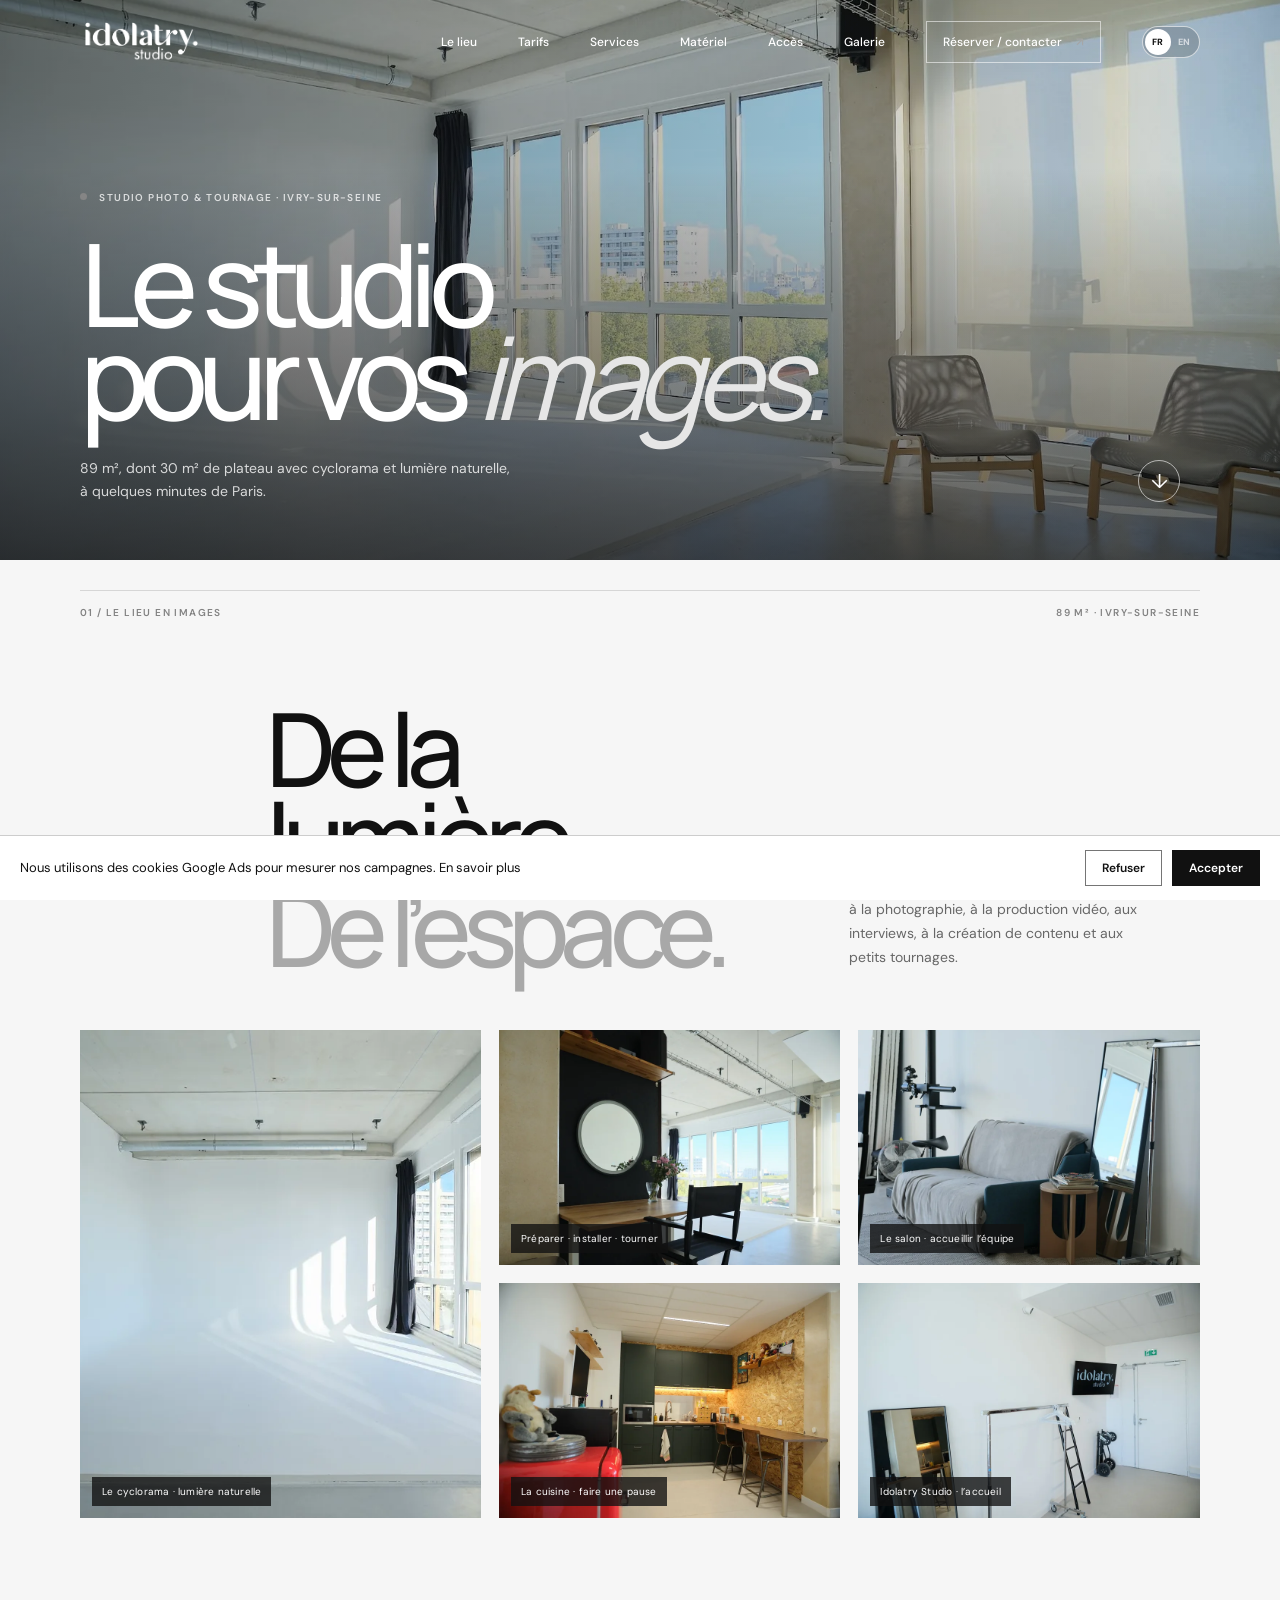
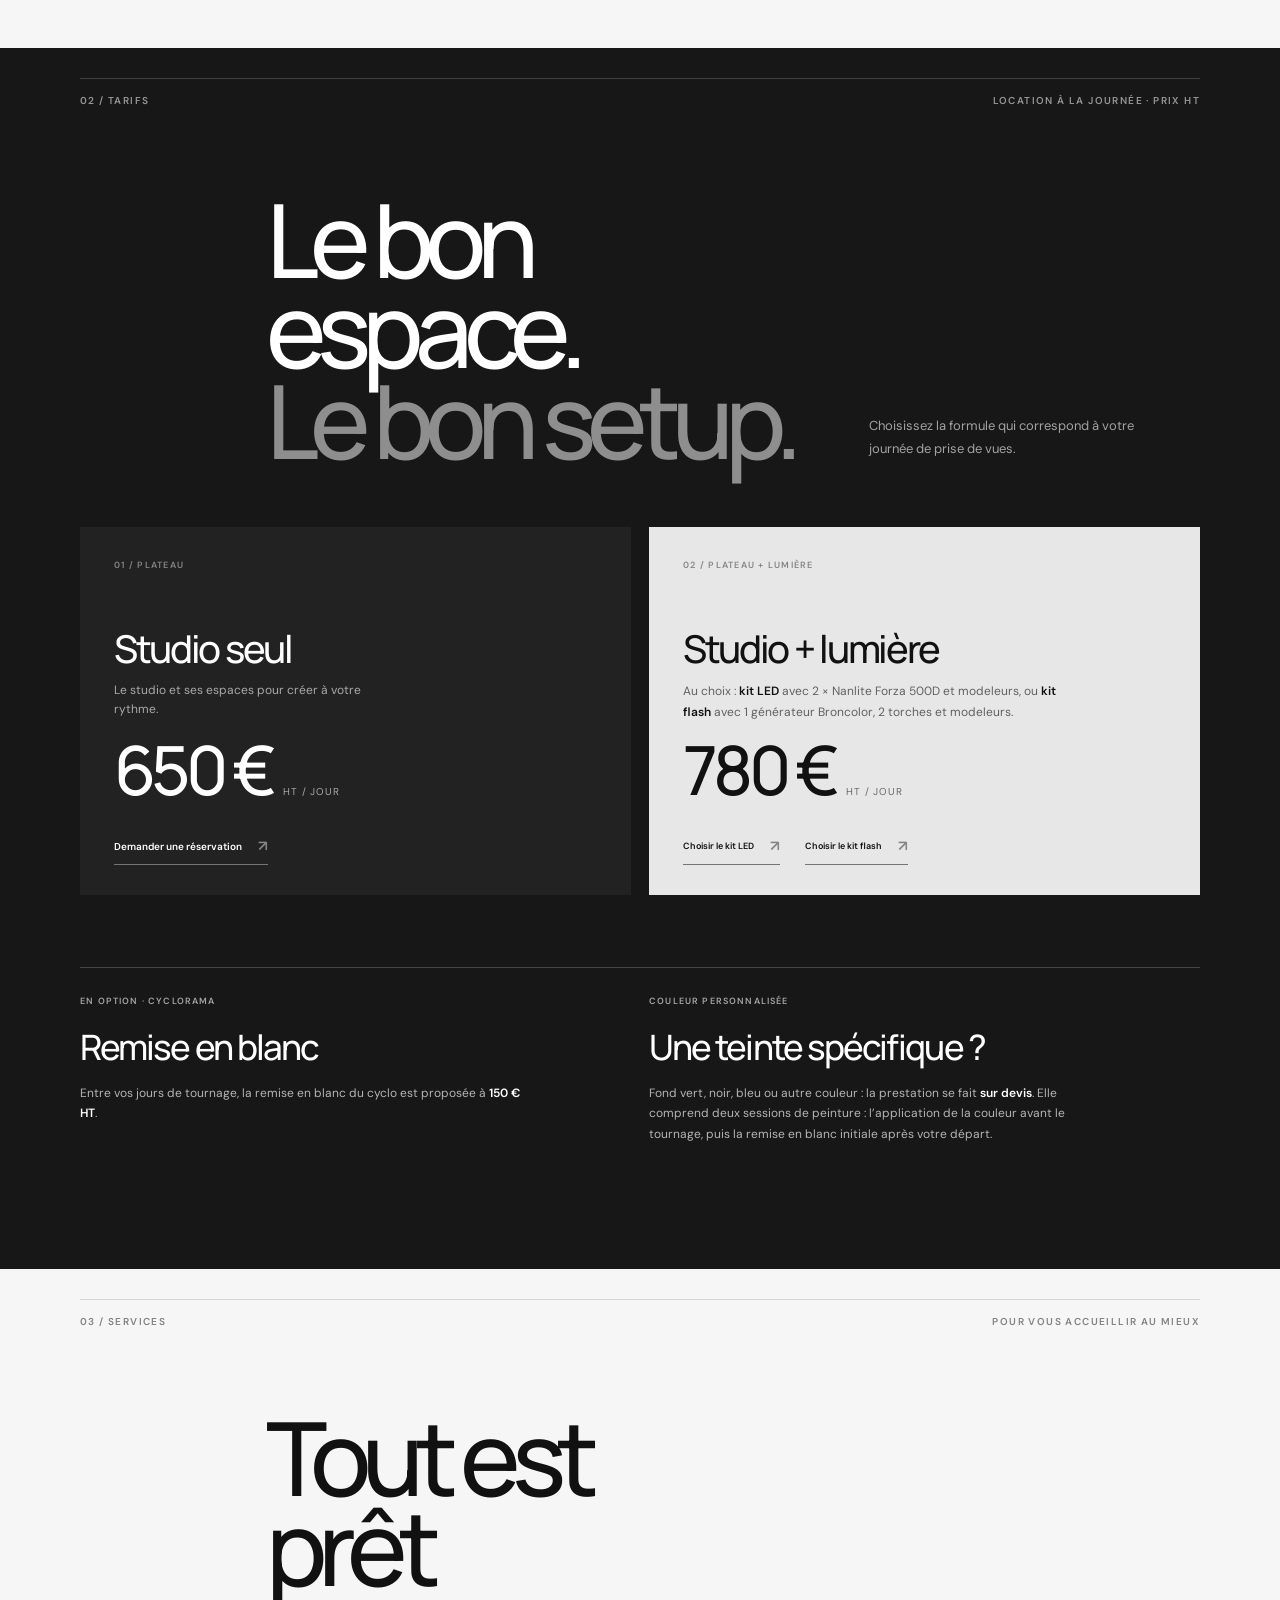
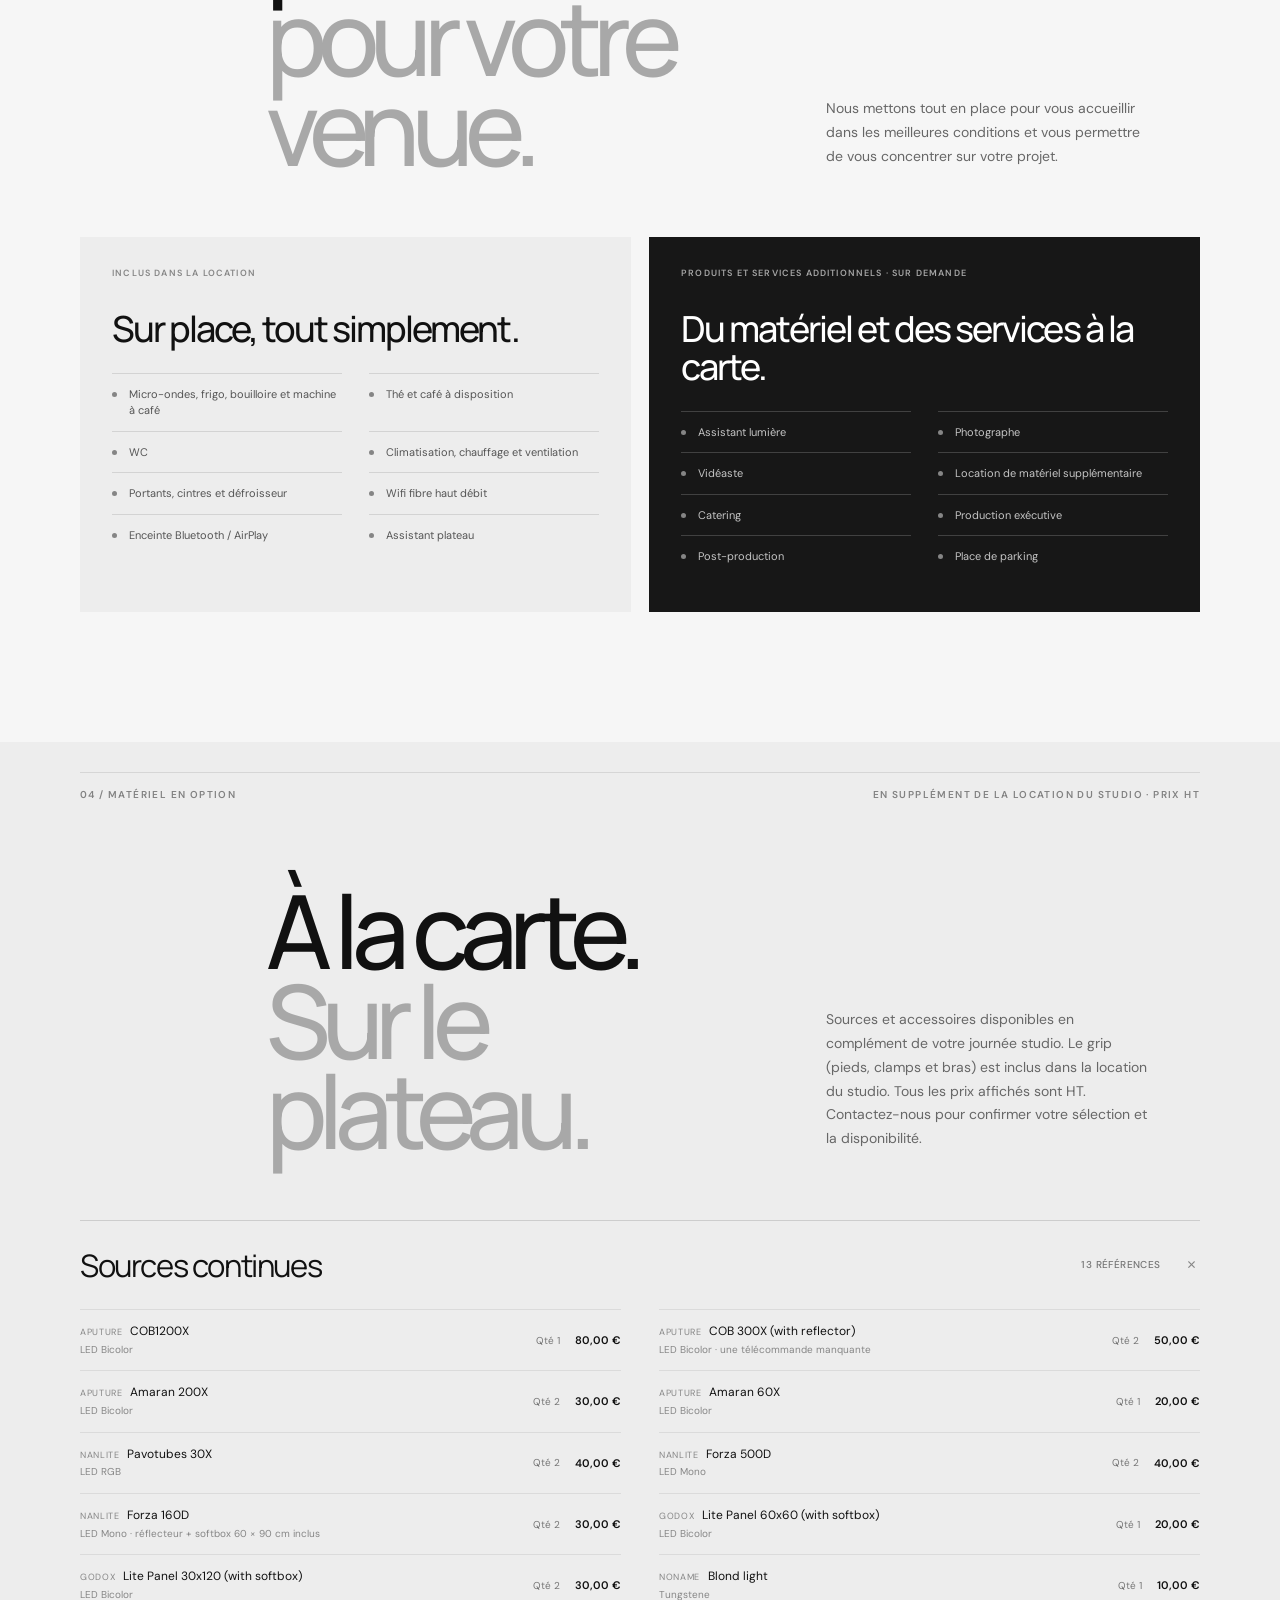
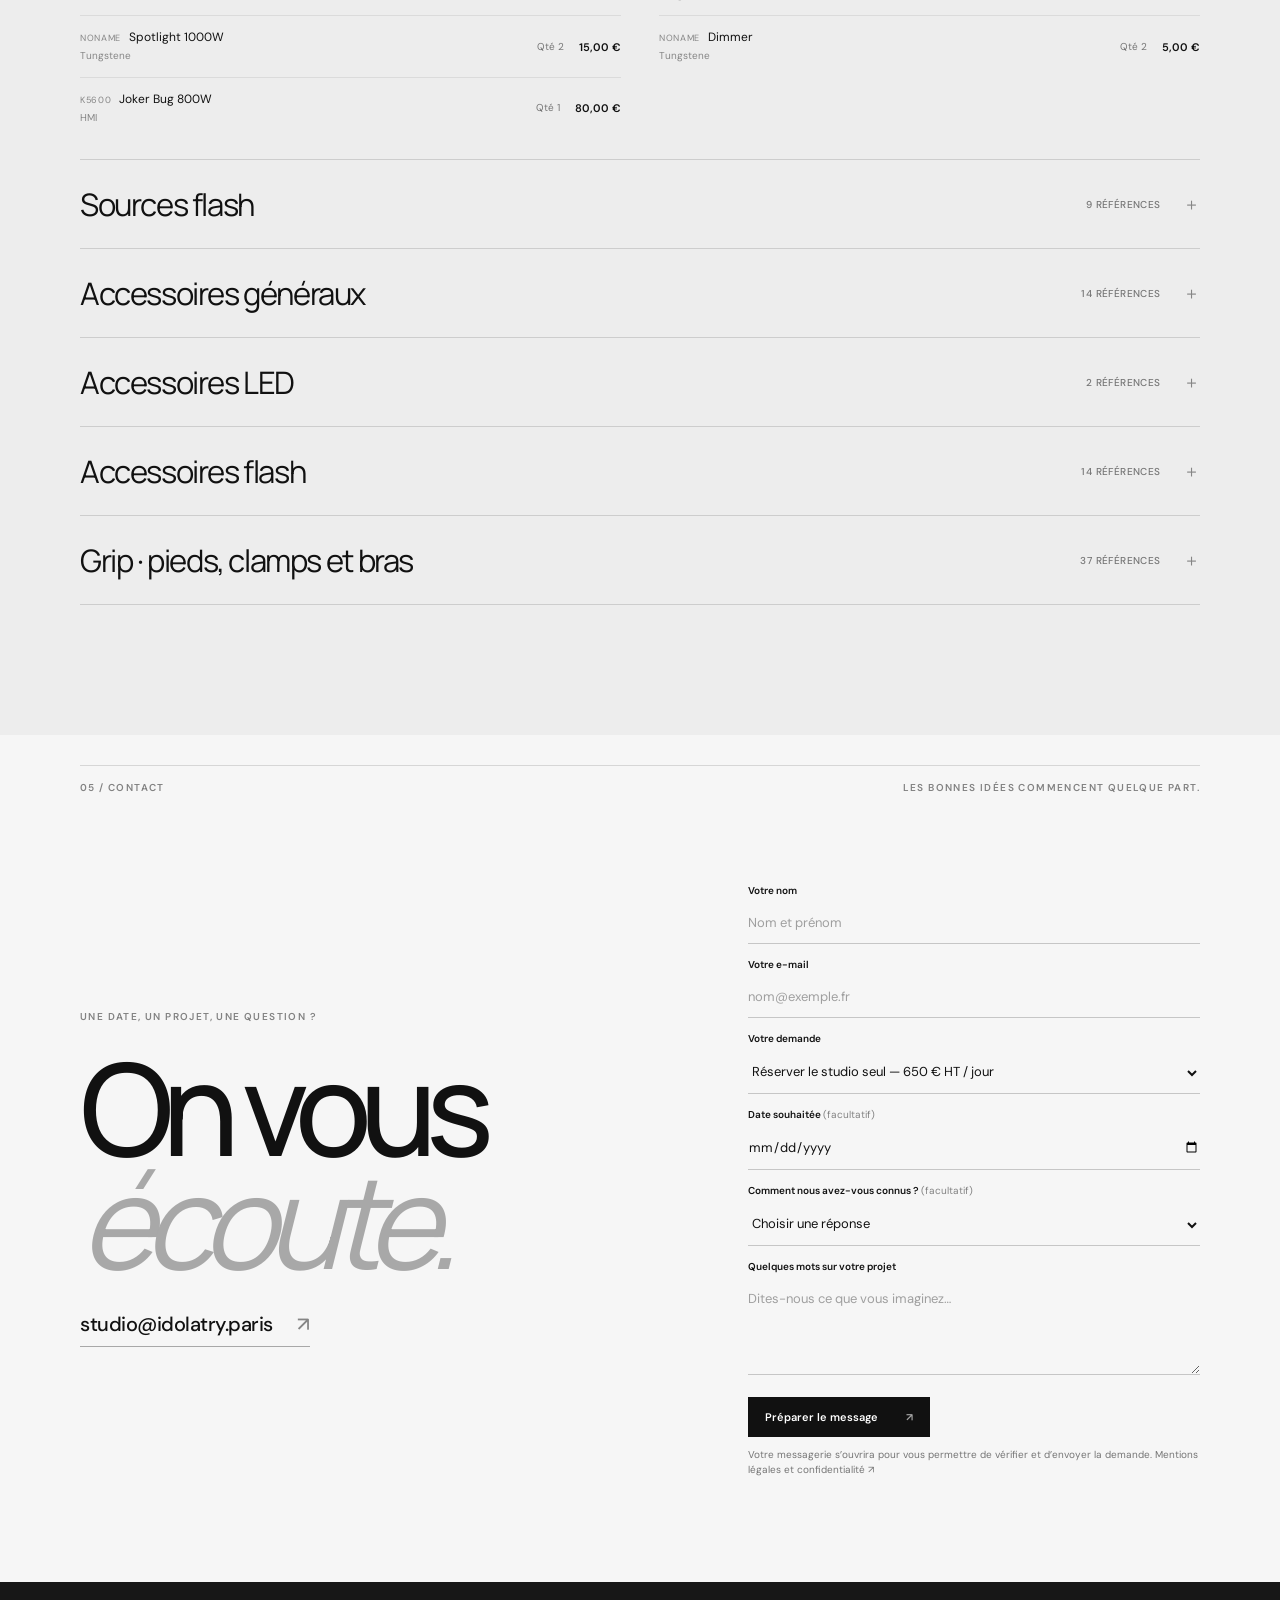
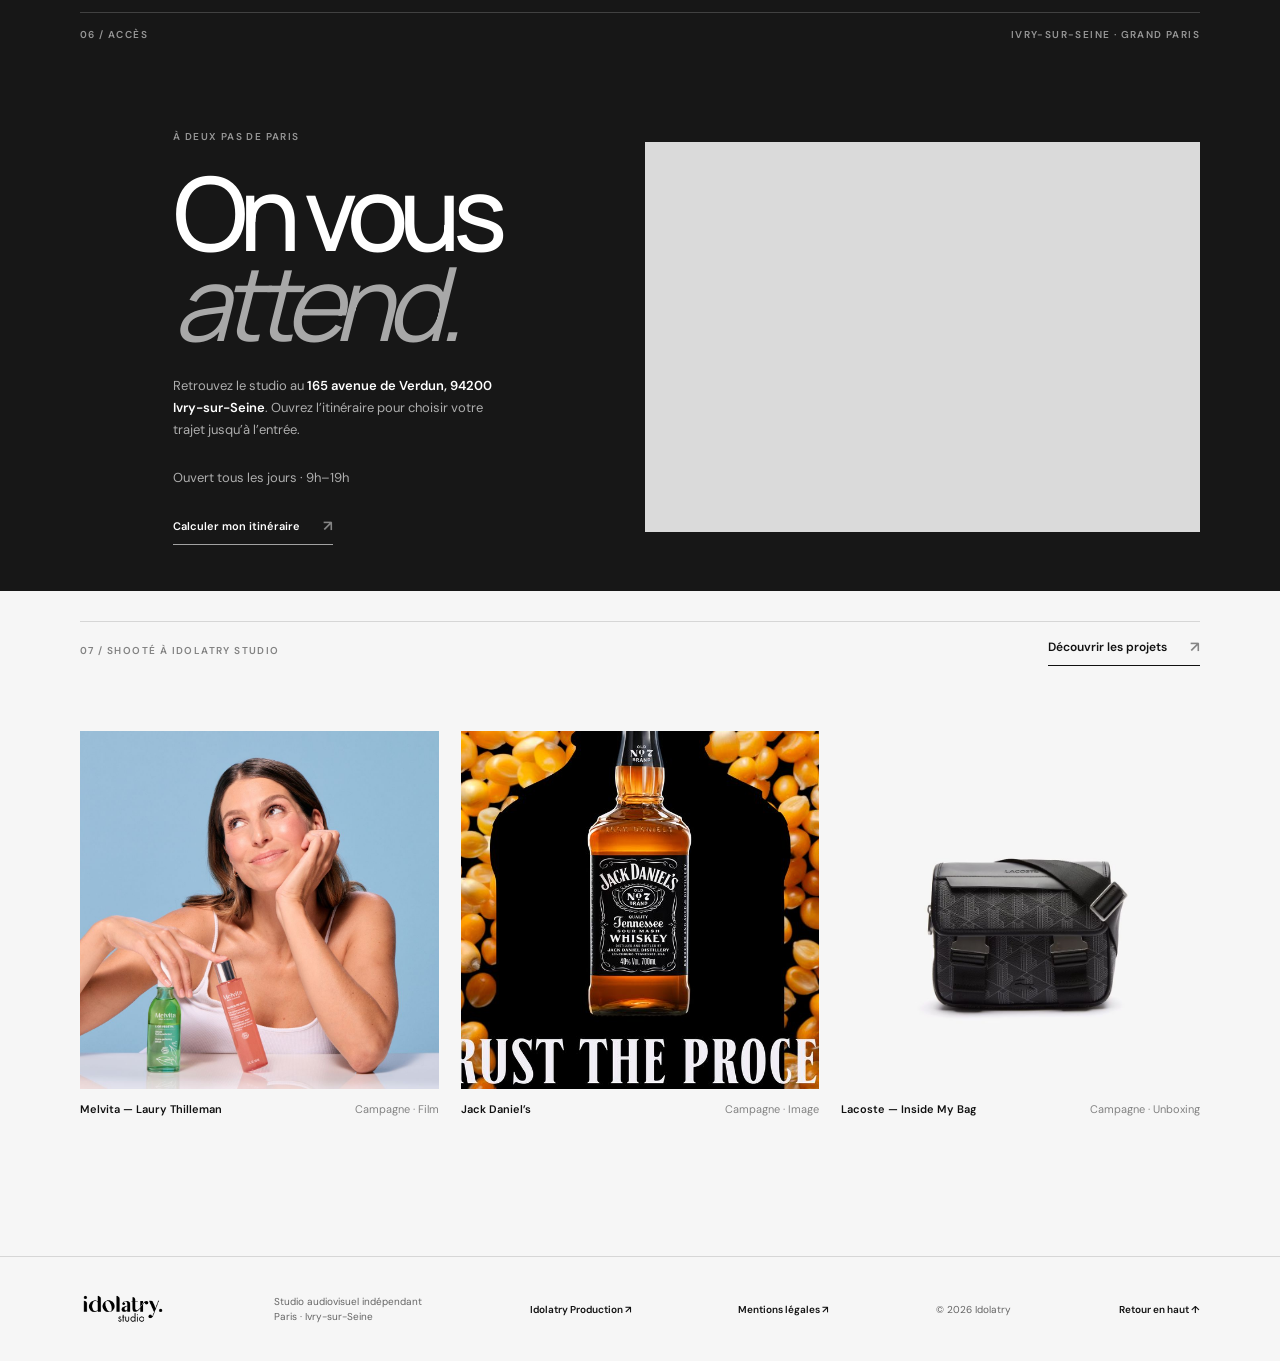
==== index.html @ dce52871 "Met à jour la version du script pour le bandeau cookies" ====
<!doctype html>
<html lang="fr">
  <head>
    <meta charset="UTF-8" />
    <meta name="viewport" content="width=device-width, initial-scale=1" />
    <meta name="theme-color" content="#111111" />
        <meta name="description" content="Idolatry Studio à Ivry-sur-Seine : studio photo et tournage de 89 m², plateau de 30 m² avec cyclorama, lumière naturelle, salon et cuisine. À partir de 650 € HT / jour." />
    <title>Idolatry Studio — Location de studio photo à Ivry-sur-Seine</title>
    <link rel="canonical" href="https://studio.idolatry.tv/" />
    <link rel="alternate" hreflang="fr" href="https://studio.idolatry.tv/" />
    <link rel="alternate" hreflang="en" href="https://studio.idolatry.tv/en/" />
    <link rel="alternate" hreflang="x-default" href="https://studio.idolatry.tv/" />
    <meta name="robots" content="index, follow, max-image-preview:large" />
    <meta property="og:type" content="website" />
    <meta property="og:locale" content="fr_FR" />
    <meta property="og:site_name" content="Idolatry Studio" />
    <meta property="og:title" content="Idolatry Studio — Location de studio photo à Ivry-sur-Seine" />
    <meta property="og:description" content="Studio photo et tournage de 89 m² à Ivry-sur-Seine : plateau de 30 m² avec cyclorama, lumière naturelle, salon et cuisine. Location dès 650 € HT / jour." />
    <meta property="og:url" content="https://studio.idolatry.tv/" />
    <meta property="og:image" content="https://studio.idolatry.tv/media/studio/studio-plateau-accueil.jpg" />
    <meta name="twitter:card" content="summary_large_image" />
    <meta name="twitter:title" content="Idolatry Studio — Location de studio photo à Ivry-sur-Seine" />
    <meta name="twitter:description" content="Studio photo et tournage de 89 m² à Ivry-sur-Seine : plateau de 30 m² avec cyclorama, lumière naturelle, salon et cuisine. Location dès 650 € HT / jour." />
    <meta name="twitter:image" content="https://studio.idolatry.tv/media/studio/studio-plateau-accueil.jpg" />
    <link rel="icon" href="idolatry_studio.png" type="image/png" sizes="128x128" />
    <link rel="apple-touch-icon" href="idolatry_studio.png" />
    <link rel="preconnect" href="https://fonts.googleapis.com" />
    <script async src="https://www.googletagmanager.com/gtag/js?id=AW-1031371802"></script>
    <link rel="preconnect" href="https://fonts.gstatic.com" crossorigin />
    <link href="https://fonts.googleapis.com/css2?family=DM+Sans:wght@400;500;600;700&family=Manrope:wght@400;500;600;700;800&display=swap" rel="stylesheet" media="print" onload="this.onload=null;this.media='all'" />
    <noscript><link href="https://fonts.googleapis.com/css2?family=DM+Sans:wght@400;500;600;700&family=Manrope:wght@400;500;600;700;800&display=swap" rel="stylesheet" /></noscript>
    <link rel="stylesheet" href="styles.css?v=language-switch-fixed-20261025" />
  </head>
  <body>
    <script type="application/ld+json">
      {
        "@context": "https://schema.org",
        "@type": "PhotographyStudio",
        "name": "Idolatry Studio",
        "url": "https://studio.idolatry.tv/",
        "description": "Studio photo et tournage de 89 m² à Ivry-sur-Seine : plateau de 30 m² avec cyclorama, lumière naturelle, salon et cuisine.",
        "email": "studio@idolatry.paris",
        "address": {
          "@type": "PostalAddress",
          "streetAddress": "165 avenue de Verdun",
          "postalCode": "94200",
          "addressLocality": "Ivry-sur-Seine",
          "addressCountry": "FR"
        },
        "areaServed": ["Ivry-sur-Seine", "Paris", "Grand Paris"],
        "priceRange": "650–780 € HT / jour",
        "openingHoursSpecification": [{
          "@type": "OpeningHoursSpecification",
          "dayOfWeek": ["Monday", "Tuesday", "Wednesday", "Thursday", "Friday", "Saturday", "Sunday"],
          "opens": "09:00",
          "closes": "19:00"
        }]
      }
    </script>
    <header class="site-header" id="top">
      <a class="brand" href="#top" aria-label="Idolatry Studio, accueil"><img src="logo-idolatry-studio.png" alt="Idolatry Studio" /></a>
      <button class="menu-toggle" aria-expanded="false" aria-controls="site-nav" aria-label="Ouvrir le menu"><span></span><span></span></button>
      <nav class="site-nav" id="site-nav" aria-label="Navigation principale">
        <a class="language-switch language-switch-fr" href="en/" lang="en" aria-label="Switch to English"><span class="language-switch-label language-switch-label-fr">FR</span><span class="language-switch-label language-switch-label-en">EN</span><span class="language-switch-thumb" aria-hidden="true"></span></a><a href="#galerie-studio">Le lieu</a><a href="#tarifs">Tarifs</a><a href="#services">Services</a><a href="#materiel">Matériel</a><a href="#acces">Accès</a><a href="#projets">Galerie</a><a class="nav-contact" href="#contact">Réserver / contacter <span>↗</span></a>
      </nav>
    </header>

    <main>
      <section class="hero" aria-labelledby="hero-title">
          <img class="hero-photo" src="media/studio/studio-plateau-accueil-1800.webp" srcset="media/studio/studio-plateau-accueil-900.webp 900w, media/studio/studio-plateau-accueil-1800.webp 1800w" sizes="100vw" alt="" fetchpriority="high" />
        <div class="hero-shade" aria-hidden="true"></div>
        <div class="hero-copy">
          <p class="eyebrow light"><span class="live-dot"></span> Studio photo & tournage · Ivry-sur-Seine</p>
          <h1 id="hero-title">Le studio<br />pour vos <em>images.</em></h1>
          <div class="hero-foot"><p>89 m², dont 30 m² de plateau avec cyclorama et lumière naturelle,<br class="desktop-only" /> à quelques minutes de Paris.</p><a class="round-link" href="#galerie-studio" aria-label="Découvrir le studio">↓</a></div>
        </div>
      </section>

      <section class="studio-gallery section-pad" id="galerie-studio">
        <div class="section-label"><span class="eyebrow">01 / Le lieu en images</span><span class="eyebrow muted">89 m² · Ivry-sur-Seine</span></div>
        <div class="studio-gallery-intro"><h2>De la lumière.<br /><span>De l’espace.</span></h2><p>Au cœur du studio de 90m2 se trouve un espace de prise de vue modulable et adapté à la photographie, à la production vidéo, aux interviews, à la création de contenu et aux petits tournages.</p></div>
        <div class="studio-gallery-grid">
          <figure class="studio-photo studio-photo-large"><button class="studio-photo-trigger" type="button" aria-label="Agrandir : Le cyclorama · lumière naturelle"><img src="media/studio/studio-cyclorama-900.webp" alt="Cyclorama blanc du studio avec la lumière du soleil traversant les fenêtres" loading="lazy" /></button><figcaption>Le cyclorama · lumière naturelle</figcaption></figure>
          <figure class="studio-photo"><button class="studio-photo-trigger" type="button" aria-label="Agrandir : Préparer · installer · tourner"><img src="media/studio/studio-preparation-900.webp" alt="Espace de préparation avec table et miroir, ouvert sur le plateau" loading="lazy" /></button><figcaption>Préparer · installer · tourner</figcaption></figure>
          <figure class="studio-photo"><button class="studio-photo-trigger" type="button" aria-label="Agrandir : Le salon · accueillir l’équipe"><img src="media/studio/studio-salon-900.webp" alt="Salon d’accueil avec canapé et miroir au studio Idolatry" loading="lazy" /></button><figcaption>Le salon · accueillir l’équipe</figcaption></figure>
          <figure class="studio-photo"><button class="studio-photo-trigger" type="button" aria-label="Agrandir : La cuisine · faire une pause"><img src="media/studio/studio-cuisine-900.webp" alt="Cuisine et espace de pause du studio Idolatry à Ivry-sur-Seine" loading="lazy" /></button><figcaption>La cuisine · faire une pause</figcaption></figure>
          <figure class="studio-photo"><button class="studio-photo-trigger" type="button" aria-label="Agrandir : Idolatry Studio · l’accueil"><img src="media/studio/studio-entree-900.webp" alt="Enseigne Idolatry Studio près de l’entrée et du portant de vêtements" loading="lazy" /></button><figcaption>Idolatry Studio · l’accueil</figcaption></figure>
        </div>
      </section>

      <section class="pricing section-pad" id="tarifs">
        <div class="section-label"><span class="eyebrow">02 / Tarifs</span><span class="eyebrow muted">Location à la journée · prix HT</span></div>
        <div class="pricing-heading"><h2>Le bon espace.<br /><span>Le bon setup.</span></h2><p>Choisissez la formule qui correspond à votre journée de prise de vues.</p></div>
        <div class="pricing-grid">
          <article class="price-card"><p class="eyebrow">01 / Plateau</p><h3>Studio seul</h3><p class="price-desc">Le studio et ses espaces pour créer à votre rythme.</p><p class="price"><strong>650 €</strong><span>HT / jour</span></p><a class="text-link" href="#contact" data-package="Studio seul — 650 € HT / jour">Demander une réservation <span>↗</span></a></article>
          <article class="price-card price-card-featured"><p class="eyebrow">02 / Plateau + lumière</p><h3>Studio + lumière</h3><p class="price-desc">Au choix : <strong>kit LED</strong> avec 2 × Nanlite Forza 500D et modeleurs, ou <strong>kit flash</strong> avec 1 générateur Broncolor, 2 torches et modeleurs.</p><p class="price"><strong>780 €</strong><span>HT / jour</span></p><div class="price-options"><a class="text-link" href="#contact" data-package="Studio + kit LED — 780 € HT / jour">Choisir le kit LED <span>↗</span></a><a class="text-link" href="#contact" data-package="Studio + kit flash — 780 € HT / jour">Choisir le kit flash <span>↗</span></a></div></article>
        </div>
        <div class="cyclo-policy"><div><p class="eyebrow">En option · Cyclorama</p><h3>Remise en blanc</h3><p>Entre vos jours de tournage, la remise en blanc du cyclo est proposée à <strong>150 € HT</strong>.</p></div><div><p class="eyebrow">Couleur personnalisée</p><h3>Une teinte spécifique ?</h3><p>Fond vert, noir, bleu ou autre couleur : la prestation se fait <strong>sur devis</strong>. Elle comprend deux sessions de peinture : l’application de la couleur avant le tournage, puis la remise en blanc initiale après votre départ.</p></div></div>
      </section>

      <section class="services section-pad" id="services">
        <div class="section-label"><span class="eyebrow">03 / Services</span><span class="eyebrow muted">Pour vous accueillir au mieux</span></div>
        <div class="services-intro"><h2>Tout est prêt<br /><span>pour votre venue.</span></h2><p>Nous mettons tout en place pour vous accueillir dans les meilleures conditions et vous permettre de vous concentrer sur votre projet.</p></div>
        <div class="services-grid">
          <article class="service-panel"><p class="eyebrow">Inclus dans la location</p><h3>Sur place, tout simplement.</h3><ul class="service-list"><li>Micro-ondes, frigo, bouilloire et machine à café</li><li>Thé et café à disposition</li><li>WC</li><li>Climatisation, chauffage et ventilation</li><li>Portants, cintres et défroisseur</li><li>Wifi fibre haut débit</li><li>Enceinte Bluetooth / AirPlay</li><li>Assistant plateau</li></ul></article>
          <article class="service-panel service-panel-extra"><p class="eyebrow">Produits et services additionnels · sur demande</p><h3>Du matériel et des services à la carte.</h3><ul class="service-list"><li>Assistant lumière</li><li>Photographe</li><li>Vidéaste</li><li>Location de matériel supplémentaire</li><li>Catering</li><li>Production exécutive</li><li>Post-production</li><li>Place de parking</li></ul></article>
        </div>
      </section>

      <section class="equipment section-pad" id="materiel">
        <div class="section-label"><span class="eyebrow">04 / Matériel en option</span><span class="eyebrow muted">En supplément de la location du studio · prix HT</span></div>
        <div class="equipment-intro"><h2>À la carte.<br /><span>Sur le plateau.</span></h2><p>Sources et accessoires disponibles en complément de votre journée studio. Le grip (pieds, clamps et bras) est inclus dans la location du studio. Tous les prix affichés sont HT. Contactez-nous pour confirmer votre sélection et la disponibilité.</p></div>
        <div class="equipment-groups">
          <details class="gear-group" open><summary><span>Sources continues</span><span class="gear-count">13 références <b>＋</b></span></summary><ul class="gear-list"><li><span class="gear-name"><span class="gear-brand">APUTURE</span>COB1200X<small>LED Bicolor</small></span><span class="gear-qty">Qté 1</span><strong class="gear-price">80,00 €</strong></li><li><span class="gear-name"><span class="gear-brand">APUTURE</span>COB 300X (with reflector)<small>LED Bicolor · une télécommande manquante</small></span><span class="gear-qty">Qté 2</span><strong class="gear-price">50,00 €</strong></li><li><span class="gear-name"><span class="gear-brand">APUTURE</span>Amaran 200X<small>LED Bicolor</small></span><span class="gear-qty">Qté 2</span><strong class="gear-price">30,00 €</strong></li><li><span class="gear-name"><span class="gear-brand">APUTURE</span>Amaran 60X<small>LED Bicolor</small></span><span class="gear-qty">Qté 1</span><strong class="gear-price">20,00 €</strong></li><li><span class="gear-name"><span class="gear-brand">NANLITE</span>Pavotubes 30X<small>LED RGB</small></span><span class="gear-qty">Qté 2</span><strong class="gear-price">40,00 €</strong></li><li><span class="gear-name"><span class="gear-brand">NANLITE</span>Forza 500D<small>LED Mono</small></span><span class="gear-qty">Qté 2</span><strong class="gear-price">40,00 €</strong></li><li><span class="gear-name"><span class="gear-brand">NANLITE</span>Forza 160D<small>LED Mono · réflecteur + softbox 60 × 90 cm inclus</small></span><span class="gear-qty">Qté 2</span><strong class="gear-price">30,00 €</strong></li><li><span class="gear-name"><span class="gear-brand">GODOX</span>Lite Panel 60x60 (with softbox)<small>LED Bicolor</small></span><span class="gear-qty">Qté 1</span><strong class="gear-price">20,00 €</strong></li><li><span class="gear-name"><span class="gear-brand">GODOX</span>Lite Panel 30x120 (with softbox)<small>LED Bicolor</small></span><span class="gear-qty">Qté 2</span><strong class="gear-price">30,00 €</strong></li><li><span class="gear-name"><span class="gear-brand">NONAME</span>Blond light<small>Tungstene</small></span><span class="gear-qty">Qté 1</span><strong class="gear-price">10,00 €</strong></li><li><span class="gear-name"><span class="gear-brand">NONAME</span>Spotlight 1000W<small>Tungstene</small></span><span class="gear-qty">Qté 2</span><strong class="gear-price">15,00 €</strong></li><li><span class="gear-name"><span class="gear-brand">NONAME</span>Dimmer<small>Tungstene</small></span><span class="gear-qty">Qté 2</span><strong class="gear-price">5,00 €</strong></li><li><span class="gear-name"><span class="gear-brand">K5600</span>Joker Bug 800W<small>HMI</small></span><span class="gear-qty">Qté 1</span><strong class="gear-price">80,00 €</strong></li></ul></details>
          <details class="gear-group"><summary><span>Sources flash</span><span class="gear-count">9 références <b>＋</b></span></summary><ul class="gear-list"><li><span class="gear-name"><span class="gear-brand">BRONCOLOR</span>Graphit A4 generator<small>Flash</small></span><span class="gear-qty">Qté 1</span><strong class="gear-price">60,00 €</strong></li><li><span class="gear-name"><span class="gear-brand">BRONCOLOR</span>Scoro 3200 generator<small>Flash</small></span><span class="gear-qty">Qté 1</span><strong class="gear-price">80,00 €</strong></li><li><span class="gear-name"><span class="gear-brand">BRONCOLOR</span>head extension<small>Flash</small></span><span class="gear-qty">Qté 1</span><strong class="gear-price">5,00 €</strong></li><li><span class="gear-name"><span class="gear-brand">BRONCOLOR</span>Pulso 3200J<small>Flash</small></span><span class="gear-qty">Qté 2</span><strong class="gear-price">15,00 €</strong></li><li><span class="gear-name"><span class="gear-brand">BRONCOLOR</span>Unilite 3200J<small>Flash</small></span><span class="gear-qty">Qté 2</span><strong class="gear-price">15,00 €</strong></li><li><span class="gear-name"><span class="gear-brand">BRONCOLOR</span>Picolite 1600J<small>Flash</small></span><span class="gear-qty">Qté 3</span><strong class="gear-price">25,00 €</strong></li><li><span class="gear-name"><span class="gear-brand">BRONCOLOR</span>Ringflash 3200J<small>Flash</small></span><span class="gear-qty">Qté 1</span><strong class="gear-price">25,00 €</strong></li><li><span class="gear-name"><span class="gear-brand">BRONCOLOR</span>autonomous Siros 800J<small>Flash</small></span><span class="gear-qty">Qté 2</span><strong class="gear-price">25,00 €</strong></li><li><span class="gear-name"><span class="gear-brand">HENSEL</span>Spotlight 1600J<small>Flash</small></span><span class="gear-qty">Qté 1</span><strong class="gear-price">45,00 €</strong></li></ul></details>
          <details class="gear-group"><summary><span>Accessoires généraux</span><span class="gear-count">14 références <b>＋</b></span></summary><ul class="gear-list"><li><span class="gear-name"><span class="gear-brand">MANFROTTO</span>Skylite Frame 3x3 m<small>diffuseur complet + toile noire</small></span><span class="gear-qty">Qté 1</span><strong class="gear-price">20,00 €</strong></li><li><span class="gear-name"><span class="gear-brand">MANFROTTO</span>Skylite Frame 2x2 m<small>diffuseur complet + toile blanche/argentée</small></span><span class="gear-qty">Qté 1</span><strong class="gear-price">15,00 €</strong></li><li><span class="gear-name"><span class="gear-brand">MANFROTTO</span>Skylite Frame 1x2 m<small>diffuseur complet + toiles blanche/argentée et noire/blanche</small></span><span class="gear-qty">Qté 1</span><strong class="gear-price">10,00 €</strong></li><li><span class="gear-name"><span class="gear-brand">NONAME</span>Silver beauty dish 80 cm</span><span class="gear-qty">Qté 1</span><strong class="gear-price">5,00 €</strong></li><li><span class="gear-name"><span class="gear-brand">NONAME</span>White beauty dish 40 cm + honeycomb</span><span class="gear-qty">Qté 1</span><strong class="gear-price">5,00 €</strong></li><li><span class="gear-name"><span class="gear-brand">BRONCOLOR</span>Beauty dish for Ringflash</span><span class="gear-qty">Qté 1</span><strong class="gear-price">10,00 €</strong></li><li><span class="gear-name"><span class="gear-brand">GODOX</span>Sofbox 80 x 20 cm + loover</span><span class="gear-qty">Qté 2</span><strong class="gear-price">5,00 €</strong></li><li><span class="gear-name"><span class="gear-brand">BRONCOLOR</span>Softbox 60 x 60 cm</span><span class="gear-qty">Qté 1</span><strong class="gear-price">10,00 €</strong></li><li><span class="gear-name"><span class="gear-brand">NONAME</span>Softbox 60 x 90 cm</span><span class="gear-qty">Qté 1</span><strong class="gear-price">10,00 €</strong></li><li><span class="gear-name"><span class="gear-brand">APUTURE</span>Lightdom II</span><span class="gear-qty">Qté 2</span><strong class="gear-price">10,00 €</strong></li><li><span class="gear-name"><span class="gear-brand">APUTURE</span>Mini Lightdom</span><span class="gear-qty">Qté 1</span><strong class="gear-price">7,00 €</strong></li><li><span class="gear-name"><span class="gear-brand">APUTURE</span>Lantern</span><span class="gear-qty">Qté 1</span><strong class="gear-price">10,00 €</strong></li><li><span class="gear-name"><span class="gear-brand">APUTURE</span>3 Reflector Kit Aputure 1200X</span><span class="gear-qty">Qté 1</span><strong class="gear-price">20,00 €</strong></li><li><span class="gear-name"><span class="gear-brand">NONAME</span>Kit of various gobos</span><span class="gear-qty">Qté 1</span><strong class="gear-price">1,00 €</strong></li></ul></details>
          <details class="gear-group"><summary><span>Accessoires LED</span><span class="gear-count">2 références <b>＋</b></span></summary><ul class="gear-list"><li><span class="gear-name"><span class="gear-brand">APUTURE</span>small Fresnel + Barn Door<small>LED</small></span><span class="gear-qty">Qté 1</span><strong class="gear-price">5,00 €</strong></li><li><span class="gear-name"><span class="gear-brand">APUTURE</span>Frensel F10 + Barn door<small>LED</small></span><span class="gear-qty">Qté 1</span><strong class="gear-price">10,00 €</strong></li></ul></details>
          <details class="gear-group"><summary><span>Accessoires flash</span><span class="gear-count">14 références <b>＋</b></span></summary><ul class="gear-list"><li><span class="gear-name"><span class="gear-brand">BRONCOLOR</span>Fresnels Picolite<small>Flash</small></span><span class="gear-qty">Qté 2</span><strong class="gear-price">15,00 €</strong></li><li><span class="gear-name"><span class="gear-brand">BRONCOLOR</span>Spotlight Picolite<small>Flash</small></span><span class="gear-qty">Qté 1</span><strong class="gear-price">25,00 €</strong></li><li><span class="gear-name"><span class="gear-brand">BRONCOLOR</span>Reflector P70<small>Flash</small></span><span class="gear-qty">Qté 3</span><strong class="gear-price">5,00 €</strong></li><li><span class="gear-name"><span class="gear-brand">BRONCOLOR</span>Reflector P-Travel<small>Flash</small></span><span class="gear-qty">Qté 4</span><strong class="gear-price">5,00 €</strong></li><li><span class="gear-name"><span class="gear-brand">BRONCOLOR</span>Kit Honeycomb (5° - 10° - 20°)<small>Flash</small></span><span class="gear-qty">Qté 2</span><strong class="gear-price">5,00 €</strong></li><li><span class="gear-name"><span class="gear-brand">NONAME</span>Bowens to Broncolor adapter<small>Flash</small></span><span class="gear-qty">Qté 4</span><strong class="gear-price">5,00 €</strong></li><li><span class="gear-name"><span class="gear-brand">BRONCOLOR</span>Para FB170<small>Flash</small></span><span class="gear-qty">Qté 1</span><strong class="gear-price">100,00 €</strong></li><li><span class="gear-name"><span class="gear-brand">NONAME</span>Snoot (Bowens)<small>Flash</small></span><span class="gear-qty">Qté 1</span><strong class="gear-price">5,00 €</strong></li><li><span class="gear-name"><span class="gear-brand">NONAME</span>Optical snoot (Bowens)<small>Flash</small></span><span class="gear-qty">Qté 1</span><strong class="gear-price">5,00 €</strong></li><li><span class="gear-name"><span class="gear-brand">BRONCOLOR</span>Speed Ring<small>Flash</small></span><span class="gear-qty">Qté 5</span><strong class="gear-price">1,00 €</strong></li><li><span class="gear-name"><span class="gear-brand">APUTURE</span>Spotlight (19° + 36 ° + iris)<small>Flash</small></span><span class="gear-qty">Qté 1</span><strong class="gear-price">25,00 €</strong></li><li><span class="gear-name"><span class="gear-brand">PARABOLIX</span>Parabolix 30&quot;<small>Flash · une seule tige disponible</small></span><span class="gear-qty">Qté 1</span><strong class="gear-price">30,00 €</strong></li><li><span class="gear-name"><span class="gear-brand">PARABOLIX</span>Parabolix 40&quot;<small>Flash · une seule tige disponible</small></span><span class="gear-qty">Qté 1</span><strong class="gear-price">35,00 €</strong></li><li><span class="gear-name"><span class="gear-brand">ROLLEI</span>Octabox Rollei 120cm<small>Flash</small></span><span class="gear-qty">Qté 1</span><strong class="gear-price">10,00 €</strong></li></ul></details>
          <details class="gear-group gear-included"><summary><span>Grip · pieds, clamps et bras</span><span class="gear-count">37 références <b>＋</b></span></summary><ul class="gear-list"><li><span class="gear-name"><span class="gear-brand">MANFROTTO</span>BSU 126</span><span class="gear-qty">Qté 4</span></li><li><span class="gear-name"><span class="gear-brand">AVENGER</span>C-Stands</span><span class="gear-qty">Qté 3</span></li><li><span class="gear-name"><span class="gear-brand">AVENGER</span>Stand</span><span class="gear-qty">Qté 8</span></li><li><span class="gear-name"><span class="gear-brand">AVENGER</span>Light Stand</span><span class="gear-qty">Qté 11</span></li><li><span class="gear-name"><span class="gear-brand">AVENGER</span>Heavy-duty lighting stand</span><span class="gear-qty">Qté 2</span></li><li><span class="gear-name"><span class="gear-brand">MANFROTTO</span>Windup</span><span class="gear-qty">Qté 1</span></li><li><span class="gear-name"><span class="gear-brand">AVENGER</span>Backdrop holder</span><span class="gear-qty">Qté 6</span></li><li><span class="gear-name"><span class="gear-brand">MANFROTTO</span>Super Boom</span><span class="gear-qty">Qté 1</span></li><li><span class="gear-name"><span class="gear-brand">MANFROTTO</span>Boom</span><span class="gear-qty">Qté 1</span></li><li><span class="gear-name"><span class="gear-brand">AVENGER</span>Grip arm</span><span class="gear-qty">Qté 2</span></li><li><span class="gear-name"><span class="gear-brand">AVENGER</span>Grip arm with ball head</span><span class="gear-qty">Qté 3</span></li><li><span class="gear-name"><span class="gear-brand">AVENGER</span>Big gobo head</span><span class="gear-qty">Qté 2</span></li><li><span class="gear-name"><span class="gear-brand">NEEWER</span>End-jaw grip clamp 2&quot;</span><span class="gear-qty">Qté 2</span></li><li><span class="gear-name"><span class="gear-brand">NEEWER</span>End-jaw grip clamp 9&quot;</span><span class="gear-qty">Qté 2</span></li><li><span class="gear-name"><span class="gear-brand">NONAME</span>Mic counterweight + extensions</span><span class="gear-qty">Qté 2</span></li><li><span class="gear-name"><span class="gear-brand">MANFROTTO</span>Superclamp</span><span class="gear-qty">Qté 11</span></li><li><span class="gear-name"><span class="gear-brand">MANFROTTO</span>Clamp</span><span class="gear-qty">Qté 5</span></li><li><span class="gear-name"><span class="gear-brand">MANFROTTO</span>Friction magic Arm</span><span class="gear-qty">Qté 6</span></li><li><span class="gear-name"><span class="gear-brand">MANFROTTO</span>2-Section Single Articulated Arm</span><span class="gear-qty">Qté 4</span></li><li><span class="gear-name"><span class="gear-brand">MANFROTTO</span>Tentacle</span><span class="gear-qty">Qté 2</span></li><li><span class="gear-name"><span class="gear-brand">AVENGER</span>Ball head</span><span class="gear-qty">Qté 11</span></li><li><span class="gear-name"><span class="gear-brand">MANFROTTO</span>Ball head for Skylite frame</span><span class="gear-qty">Qté 2</span></li><li><span class="gear-name"><span class="gear-brand">NONAME</span>Plastic ball head</span><span class="gear-qty">Qté 3</span></li><li><span class="gear-name"><span class="gear-brand">KUPO</span>grip cube kit</span><span class="gear-qty">Qté 2</span></li><li><span class="gear-name"><span class="gear-brand">MANFROTTO</span>sandbag</span><span class="gear-qty">Qté 12</span></li><li><span class="gear-name"><span class="gear-brand">MANFROTTO</span>big sandbag</span><span class="gear-qty">Qté 1</span></li><li><span class="gear-name"><span class="gear-brand">KEYLITE</span>Kit 3 flags S/M/L</span><span class="gear-qty">Qté 1</span></li><li><span class="gear-name"><span class="gear-brand">KEYLITE</span>Mama  M</span><span class="gear-qty">Qté 2</span></li><li><span class="gear-name"><span class="gear-brand">KEYLITE</span>Floppy</span><span class="gear-qty">Qté 2</span></li><li><span class="gear-name"><span class="gear-brand">NONAME</span>Frame 110 x 110</span><span class="gear-qty">Qté 3</span></li><li><span class="gear-name"><span class="gear-brand">SALON</span>Column stand 2m40</span><span class="gear-qty">Qté 1</span></li><li><span class="gear-name"><span class="gear-brand">RHINO</span>Slider Rhino</span><span class="gear-qty">Qté 1</span></li><li><span class="gear-name"><span class="gear-brand">NONAME</span>Rotating plate</span><span class="gear-qty">Qté 1</span></li><li><span class="gear-name"><span class="gear-brand">SATCHLER</span>Camera stand ACE</span><span class="gear-qty">Qté 1</span></li><li><span class="gear-name"><span class="gear-brand">MANFROTTO</span>Camera stand</span><span class="gear-qty">Qté 1</span></li><li><span class="gear-name"><span class="gear-brand">SMALLRIG</span>Camera stand</span><span class="gear-qty">Qté 1</span></li><li><span class="gear-name"><span class="gear-brand">ROCK&#x27;N&#x27;ROLLER</span>R12 stealth</span><span class="gear-qty">Qté 1</span></li></ul></details>
        </div>
      </section>

      <section class="contact section-pad" id="contact">
        <div class="section-label"><span class="eyebrow">05 / Contact</span><span class="eyebrow muted">Les bonnes idées commencent quelque part.</span></div>
        <div class="contact-layout"><div class="contact-main"><p class="eyebrow">Une date, un projet, une question ?</p><h2>On vous<br /><em>écoute.</em></h2><a class="contact-email" href="mailto:studio@idolatry.paris">studio@idolatry.paris <span>↗</span></a></div><form id="contact-form" class="contact-form"><label for="contact-name">Votre nom</label><input id="contact-name" name="name" autocomplete="name" required placeholder="Nom et prénom" /><label for="contact-email">Votre e-mail</label><input id="contact-email" name="email" type="email" autocomplete="email" required placeholder="nom@exemple.fr" /><label for="contact-purpose">Votre demande</label><select id="contact-purpose" name="purpose"><option value="Studio seul — 650 € HT / jour">Réserver le studio seul — 650 € HT / jour</option><option value="Studio + kit LED — 780 € HT / jour">Studio + kit LED — 780 € HT / jour</option><option value="Studio + kit flash — 780 € HT / jour">Studio + kit flash — 780 € HT / jour</option><option value="Production audiovisuelle">Parler d’un projet de production</option><option value="Autre demande">Autre demande</option></select><label for="contact-date">Date souhaitée <span>(facultatif)</span></label><input id="contact-date" name="date" type="date" /><label for="contact-source">Comment nous avez-vous connus ? <span>(facultatif)</span></label><select id="contact-source" name="source"><option value="">Choisir une réponse</option><option value="Instagram">Instagram</option><option value="Facebook">Facebook</option><option value="LinkedIn">LinkedIn</option><option value="Recherche Google">Recherche Google</option><option value="Recommandation">Bouche-à-oreille, recommandation</option><option value="Portes ouvertes">Portes ouvertes</option><option value="Autre">Autre</option></select><label for="contact-message">Quelques mots sur votre projet</label><textarea id="contact-message" name="message" rows="4" required placeholder="Dites-nous ce que vous imaginez…"></textarea><button class="form-submit" type="submit">Préparer le message <span>↗</span></button><p class="form-hint" id="form-hint" role="status">Votre messagerie s’ouvrira pour vous permettre de vérifier et d’envoyer la demande. <a href="https://www.idolatry.tv/mentions-legales" target="_blank" rel="noreferrer">Mentions légales et confidentialité ↗</a></p></form></div>

      </section>

      <section class="access section-pad" id="acces">
        <div class="section-label"><span class="eyebrow light">06 / Accès</span><span class="eyebrow light">Ivry-sur-Seine · Grand Paris</span></div>
        <div class="access-layout"><div class="access-copy"><p class="eyebrow light">À deux pas de Paris</p><h2>On vous<br /><em>attend.</em></h2><p>Retrouvez le studio au <strong>165 avenue de Verdun, 94200 Ivry-sur-Seine</strong>. Ouvrez l’itinéraire pour choisir votre trajet jusqu’à l’entrée.</p><p class="opening-hours">Ouvert tous les jours · 9h–19h</p><a class="text-link text-link-light" href="https://www.google.com/maps/dir/?api=1&destination=165%20avenue%20de%20Verdun%2C%2094200%20Ivry-sur-Seine" target="_blank" rel="noreferrer">Calculer mon itinéraire <span>↗</span></a></div><div class="map-frame"><iframe title="Carte pour rejoindre Idolatry Studio à Ivry-sur-Seine" src="https://maps.google.com/maps?q=165%20avenue%20de%20Verdun%2C%2094200%20Ivry-sur-Seine&amp;z=15&amp;output=embed" loading="lazy" referrerpolicy="no-referrer-when-downgrade"></iframe></div></div>
      </section>

      <section class="work section-pad" id="projets">
        <div class="section-label"><span class="eyebrow">07 / Shooté à Idolatry Studio</span><a class="text-link" href="https://idolatry.tv/projets" target="_blank" rel="noreferrer">Découvrir les projets <span>↗</span></a></div>
        <div class="work-grid">
          <a class="work-card work-card-wide" href="https://www.idolatry.tv/projets/laury-thilleman" target="_blank" rel="noreferrer"><div class="work-image"><img src="media/project-laury-thilleman.jpg" alt="Laury Thilleman dans une campagne Melvita" loading="lazy" /><span class="work-arrow">↗</span></div><div class="work-caption"><span>Melvita — Laury Thilleman</span><span>Campagne · Film</span></div></a>
          <a class="work-card work-card-small" href="https://www.idolatry.tv/projets/trust-the-process" target="_blank" rel="noreferrer"><div class="work-image"><img src="media/project-jack.jpg" alt="Campagne Jack Daniel’s, Trust the Process" loading="lazy" /><span class="work-arrow">↗</span></div><div class="work-caption"><span>Jack Daniel’s</span><span>Campagne · Image</span></div></a>
          <a class="work-card work-card-small work-card-offset" href="https://www.idolatry.tv/projets/inside-my-bag" target="_blank" rel="noreferrer"><div class="work-image"><img src="media/project-lacoste.jpg" alt="Sac Lacoste présenté dans le projet Inside My Bag" loading="lazy" /><span class="work-arrow">↗</span></div><div class="work-caption"><span>Lacoste — Inside My Bag</span><span>Campagne · Unboxing</span></div></a>
        </div>
      </section>

    <footer class="footer section-pad"><a class="brand footer-brand" href="#top" aria-label="Retour en haut"><img src="logo-idolatry-studio.png" alt="Idolatry Studio" /></a><span>Studio audiovisuel indépendant<br />Paris · Ivry-sur-Seine</span><a href="https://www.idolatry.tv" target="_blank" rel="noreferrer">Idolatry Production ↗</a><a href="https://www.idolatry.tv/mentions-legales" target="_blank" rel="noreferrer">Mentions légales ↗</a><span>© <span id="year"></span> Idolatry</span><a class="back-top" href="#top">Retour en haut ↑</a></footer>

    </main>
    <dialog class="studio-lightbox" id="studio-lightbox" aria-label="Visionneuse de la galerie du studio"><button class="lightbox-close" type="button" aria-label="Fermer la visionneuse">×</button><button class="lightbox-prev" type="button" aria-label="Image précédente">←</button><figure class="lightbox-content"><img class="lightbox-image" alt="" /><figcaption class="lightbox-caption"></figcaption><p class="lightbox-count" aria-live="polite"></p></figure><button class="lightbox-next" type="button" aria-label="Image suivante">→</button></dialog>
    <button class="floating-top" type="button" aria-label="Remonter en haut de page" aria-hidden="true" tabindex="-1">↑</button>
    <script src="script.js?v=cookie-banner-20261027"></script>
  </body>
</html>
---- styles.css ----
:root{--ink:#111111;--paper:#f6f6f6;--muted:#828282;--line:#d6d6d6;--accent:#858585;--pad:clamp(24px,6.25vw,100px);--display:"Manrope","Helvetica Neue",Arial,sans-serif;--body:"DM Sans","Helvetica Neue",Arial,sans-serif}*{box-sizing:border-box}html{scroll-behavior:smooth;scroll-padding-top:80px}body{margin:0;background:var(--paper);color:var(--ink);font-family:var(--body);-webkit-font-smoothing:antialiased}a{color:inherit;text-decoration:none}button{font:inherit}::selection{background:var(--accent);color:#ffffff}.site-header{height:84px;padding:0 var(--pad);position:absolute;z-index:10;top:0;left:0;width:100%;display:flex;align-items:center;justify-content:space-between;color:#ffffff}.brand{display:block;width:123px}.brand img{display:block;width:100%;height:auto;filter:brightness(0) invert(1)}.site-nav{display:flex;align-items:center;gap:clamp(24px,3.2vw,52px);font-size:12px;font-weight:500}.site-nav a{transition:opacity .2s}.site-nav a:hover{opacity:.62}.site-nav .nav-contact{border:1px solid rgba(255,255,255,.55);padding:12px 16px}.nav-contact span{color:#a5a5a5;margin-left:11px}.menu-toggle{display:none}.hero{position:relative;background:#181818;color:#ffffff;min-height:min(840px,100svh);height:760px;max-height:100svh;overflow:hidden;display:flex;align-items:flex-end;padding:0 var(--pad) 62px}.hero-film,.hero-shade{position:absolute;inset:0;width:100%;height:100%}.hero-film{object-fit:cover;object-position:center 42%;opacity:.67}.hero-shade{background:linear-gradient(90deg,rgba(12,12,12,.63),rgba(12,12,12,.04) 85%),linear-gradient(0deg,rgba(10,10,10,.56),transparent 62%)}.hero-copy{position:relative;z-index:1;width:min(100%,1440px);margin:0 auto}.eyebrow{font-size:10px;line-height:1.4;font-weight:600;letter-spacing:.14em;text-transform:uppercase}.eyebrow.light{color:rgba(255,255,255,.76)}.live-dot{display:inline-block;width:7px;height:7px;margin:0 9px 1px 0;border-radius:50%;background:var(--accent)}h1,h2,h3,p{margin-top:0}.hero h1{font-family:var(--display);font-size:clamp(72px,11.4vw,164px);font-weight:500;letter-spacing:-.085em;line-height:.81;margin:36px 0 39px}.hero h1 em,.note-grid h2 em,.contact-main h2 em{font-weight:400;color:#e6e6e6}.hero-foot{display:flex;align-items:end;justify-content:space-between;max-width:1100px}.hero-foot p{font-size:14px;line-height:1.6;color:rgba(255,255,255,.8);margin:0}.round-link{border:1px solid rgba(255,255,255,.6);height:42px;width:42px;border-radius:50%;display:grid;place-items:center;font-size:20px;transition:background .2s,color .2s}.round-link:hover{background:#ffffff;color:#111111}.hero-index{position:absolute;right:var(--pad);top:50%;display:flex;align-items:center;gap:12px;writing-mode:vertical-rl;font-size:9px;letter-spacing:.13em;color:rgba(255,255,255,.7)}.index-rule{height:44px;width:1px;background:rgba(255,255,255,.45)}.section-pad{padding-left:var(--pad);padding-right:var(--pad)}.intro{padding-top:126px;padding-bottom:142px}.section-label{display:flex;align-items:center;justify-content:space-between;border-top:1px solid var(--line);padding-top:15px}.section-label .eyebrow{color:var(--muted)}.section-label .light{color:rgba(255,255,255,.55)}.cross{font-size:18px;color:var(--accent)}.intro-grid{display:grid;grid-template-columns:1.1fr .9fr;gap:7vw;align-items:end;margin:90px 0 0 16.6%}.intro h2,.expertise-heading h2,.note-grid h2,.contact-main h2{font-family:var(--display);font-size:clamp(64px,9.3vw,132px);line-height:.88;letter-spacing:-.09em;font-weight:500;margin:0}.intro h2 span,.expertise-heading h2 span{color:#a8a8a8}.intro-text{max-width:385px;padding-bottom:8px}.lead{font-size:20px;line-height:1.4;letter-spacing:-.035em}.intro-text>p:not(.lead){font-size:14px;line-height:1.75;color:#646464;margin-bottom:28px}.text-link{font-size:12px;font-weight:600;border-bottom:1px solid var(--ink);padding-bottom:8px;display:inline-flex;align-items:center;gap:23px}.text-link span{color:var(--accent);font-size:15px}.expertise{background:#ededed;padding-top:30px;padding-bottom:126px}.expertise-heading{display:flex;align-items:end;justify-content:space-between;margin:83px 0 75px 16.6%}.expertise-heading h2{font-size:clamp(56px,8vw,110px)}.expertise-heading>p{font-size:14px;line-height:1.65;color:#646464;max-width:270px;margin:0 5vw 5px 30px}.expertise-list{border-top:1px solid #cdcdcd}.expertise-item{display:grid;grid-template-columns:.35fr 1.1fr 1fr 30px;gap:30px;align-items:start;border-bottom:1px solid #cdcdcd;padding:27px 0 32px}.expertise-num{font-size:10px;color:var(--accent);padding-top:8px}.expertise-item h3{font-family:var(--display);font-size:clamp(27px,3vw,40px);line-height:1.06;letter-spacing:-.06em;font-weight:500;margin:0}.expertise-item h3 span{color:#949494}.expertise-item p{font-size:13px;line-height:1.65;color:#676767;max-width:360px;margin:4px 0 0}.item-mark{font-size:17px;text-align:right;color:var(--accent)}.work{padding-top:30px;padding-bottom:140px}.work .section-label{margin-bottom:65px}.work-grid{display:grid;grid-template-columns:1fr 1fr;gap:76px 7.5%;align-items:start}.work-card{display:block;min-width:0}.work-card-small{width:84%;margin-left:auto}.work-card-offset{margin-top:-12px;margin-left:0}.work-image{position:relative;overflow:hidden;background:#dbdbdb;aspect-ratio:1.48}.work-card-small .work-image{aspect-ratio:1.28}.work-image img{display:block;width:100%;height:100%;object-fit:cover;transition:transform .75s cubic-bezier(.2,.65,.3,1);}.work-card:hover .work-image img{transform:scale(1.04)}.work-arrow{position:absolute;right:13px;top:13px;background:var(--paper);height:38px;width:38px;border-radius:50%;display:grid;place-items:center;opacity:0;transform:translateY(5px);transition:.25s}.work-card:hover .work-arrow{opacity:1;transform:none}.work-caption{display:flex;justify-content:space-between;gap:16px;padding-top:13px;font-size:11px;font-weight:600}.work-caption span+span{font-weight:400;color:var(--muted)}.work-aside{align-self:center;justify-self:end;position:relative;width:72%;min-height:200px;padding:28px 0 20px;border-top:1px solid var(--line);border-bottom:1px solid var(--line);margin-top:-20px}.work-aside .eyebrow{color:var(--muted)}.work-aside p{font-family:var(--display);font-size:clamp(22px,3vw,38px);letter-spacing:-.055em;line-height:1.12;margin:25px 35px 0 0}.aside-star{position:absolute;right:0;bottom:18px;font-size:23px;color:var(--accent)}.studio-note{background:#171717;color:#ffffff;padding-top:31px;padding-bottom:26px}.note-grid{display:grid;grid-template-columns:1.1fr .9fr;gap:8vw;align-items:end;margin:130px 0 145px 16.6%}.note-grid h2{font-size:clamp(58px,8.6vw,120px)}.note-grid h2 em{color:#dfdfdf}.note-text{max-width:400px}.note-text p{font-size:15px;line-height:1.75;color:rgba(255,255,255,.65);margin:0 0 30px}.text-link-light{color:#ffffff;border-color:rgba(255,255,255,.6);font-size:11px}.note-bottom{display:flex;justify-content:space-between;padding-top:14px;border-top:1px solid #454545;color:rgba(255,255,255,.45);font-size:9px;letter-spacing:.13em}.contact{padding-top:30px;padding-bottom:0}.contact-main{text-align:center;padding:135px 0 150px}.contact-main>.eyebrow{color:var(--muted)}.contact-main h2{font-size:clamp(90px,15vw,205px);margin:31px 0 45px}.contact-main h2 em{color:#a8a8a8}.contact-email{font-size:clamp(14px,2vw,20px);font-weight:500;border-bottom:1px solid #a8a8a8;padding-bottom:9px;letter-spacing:-.025em}.contact-email span{color:var(--accent);margin-left:20px}.footer{border-top:1px solid var(--line);min-height:105px;display:flex;align-items:center;justify-content:space-between;gap:22px;font-size:10px;line-height:1.55;color:#646464}.footer-brand{width:86px}.footer-brand img{filter:none}.footer>a:not(.brand){color:var(--ink);font-weight:600}.back-top{white-space:nowrap}.reveal{opacity:0;transform:translateY(20px);transition:opacity .7s ease,transform .7s ease}.reveal.is-visible{opacity:1;transform:none}a:focus-visible,button:focus-visible{outline:2px solid var(--accent);outline-offset:4px}@media(max-width:760px){:root{--pad:24px}.site-header{height:72px}.brand{width:106px}.menu-toggle{display:flex;position:relative;z-index:2;width:42px;height:42px;border:1px solid rgba(255,255,255,.52);border-radius:50%;background:transparent;align-items:center;justify-content:center;flex-direction:column;gap:5px}.menu-toggle span{width:14px;height:1px;background:#ffffff;transition:transform .2s}.menu-toggle[aria-expanded=true] span:first-child{transform:translateY(3px) rotate(45deg)}.menu-toggle[aria-expanded=true] span:last-child{transform:translateY(-3px) rotate(-45deg)}.site-nav{position:absolute;top:0;right:0;left:0;padding:90px 24px 27px;background:#111111;display:flex;flex-direction:column;align-items:stretch;gap:0;opacity:0;visibility:hidden;transform:translateY(-8px);transition:.25s}.site-nav.is-open{opacity:1;visibility:visible;transform:none}.site-nav>a{padding:15px 0;border-bottom:1px solid #363636;font-size:14px}.site-nav .nav-contact{border:0;padding:17px 0 0}.hero{height:88svh;min-height:620px;max-height:850px;padding-bottom:36px}.hero-film{object-position:58% center}.hero-shade{background:linear-gradient(90deg,rgba(12,12,12,.45),rgba(12,12,12,.04)),linear-gradient(0deg,rgba(10,10,10,.58),transparent 75%)}.hero h1{font-size:clamp(70px,17vw,122px);margin:28px 0 32px}.hero-foot p{font-size:13px}.hero-index{display:none}.intro{padding-top:82px;padding-bottom:92px}.intro-grid{display:block;margin:66px 0 0}.intro h2{font-size:clamp(68px,17vw,112px)}.intro-text{margin:43px 0 0 auto;max-width:390px}.lead{font-size:18px}.expertise{padding-top:25px;padding-bottom:86px}.section-label .eyebrow.muted{max-width:145px;text-align:right;font-size:9px}.expertise-heading{display:block;margin:66px 0 53px}.expertise-heading h2{font-size:clamp(64px,15vw,100px)}.expertise-heading>p{margin:28px 0 0 auto;max-width:285px}.expertise-item{grid-template-columns:28px 1fr 18px;gap:12px;padding:22px 0 25px}.expertise-item h3{font-size:29px}.expertise-item p{grid-column:2;grid-row:2;margin:0;max-width:400px}.item-mark{grid-column:3;grid-row:1}.work{padding-top:25px;padding-bottom:85px}.work .section-label{margin-bottom:40px}.work .section-label .text-link{font-size:10px;gap:8px}.work-grid{grid-template-columns:1fr;gap:34px}.work-card-small{width:88%;margin:0 0 0 auto}.work-card-offset{margin:0 auto 0 0}.work-aside{width:88%;min-height:160px;margin:12px 0 0 auto}.work-aside p{font-size:27px;max-width:300px}.work-caption{font-size:10px}.work-arrow{opacity:1;transform:none;height:32px;width:32px}.studio-note{padding-top:25px}.note-grid{display:block;margin:86px 0 90px}.note-grid h2{font-size:clamp(59px,14vw,100px)}.note-text{margin:38px 0 0 auto;max-width:390px}.note-text p{font-size:14px}.note-bottom{font-size:8px;gap:14px}.contact{padding-top:25px}.contact-main{padding:95px 0 100px}.contact-main h2{font-size:clamp(95px,23vw,155px);margin:27px 0 39px}.contact-email{font-size:15px}.footer{min-height:auto;padding:23px 0;display:grid;grid-template-columns:1fr 1fr;row-gap:22px}.footer-brand{grid-column:1}.footer>span:nth-of-type(1){grid-column:2;grid-row:1;text-align:right}.footer>a:not(.brand){grid-column:1;grid-row:2}.footer>span:nth-of-type(2){grid-column:2;grid-row:2;text-align:right}.back-top{display:none}}@media(prefers-reduced-motion:reduce){html{scroll-behavior:auto}*,*::before,*::after{transition-duration:.01ms!important;animation-duration:.01ms!important;animation-iteration-count:1!important}.hero-film{display:none}.reveal{opacity:1;transform:none}}

/* Studio rental, room galleries, plans and access */
.studio-gallery{padding-top:30px;padding-bottom:130px}.studio-gallery-intro{display:flex;align-items:end;justify-content:space-between;gap:8vw;margin:83px 0 57px 16.6%}.studio-gallery-intro h2,.plans-copy h2,.pricing-heading h2{font-family:var(--display);font-size:clamp(58px,8vw,112px);line-height:.88;letter-spacing:-.085em;font-weight:500;margin:0}.studio-gallery-intro h2 span,.plans-copy h2 span,.pricing-heading h2 span{color:#a8a8a8}.studio-gallery-intro>p{max-width:300px;color:#676767;font-size:14px;line-height:1.7;margin:0 4vw 4px 0}.studio-gallery-grid{display:grid;grid-template-columns:1.08fr .92fr .92fr;grid-template-rows:235px 235px;gap:18px}.studio-photo{position:relative;overflow:hidden;background:#dbdbdb;margin:0;min-width:0}.studio-photo picture{display:block;width:100%;height:100%}.studio-photo img{width:100%;height:100%;object-fit:cover;display:block;transition:transform .7s cubic-bezier(.2,.65,.3,1)}.studio-photo:hover img{transform:scale(1.035)}.studio-photo-large{grid-column:1;grid-row:1 / span 2}.studio-photo-wide{grid-column:2 / span 2;grid-row:2}.studio-photo figcaption{position:absolute;left:12px;bottom:12px;background:rgba(17,17,17,.78);color:white;font-size:10px;letter-spacing:.02em;padding:8px 10px}.plans{background:#ededed;padding-top:30px;padding-bottom:120px}.plans-layout{display:grid;grid-template-columns:.72fr 1.28fr;gap:8vw;align-items:center;margin:90px 0 0 8.3%}.plans-copy h2{font-size:clamp(56px,7vw,100px)}.plans-copy>p:not(.area-total){font-size:13px;line-height:1.7;color:#676767;max-width:350px;margin:28px 0 27px}.area-list{list-style:none;padding:0;margin:0;border-top:1px solid #cdcdcd}.area-list li,.area-total{display:flex;align-items:center;justify-content:space-between;border-bottom:1px solid #cdcdcd;padding:11px 0;margin:0;font-size:12px}.area-list li strong,.area-total strong{font-weight:600}.area-total{border:0;font-size:13px;margin-top:7px}.plan-image{display:block;background:#ffffff;padding:12px;box-shadow:0 18px 55px rgba(20,20,20,.08)}.plan-image img{width:100%;height:auto;display:block}.pricing{background:#171717;color:#ffffff;padding-top:30px;padding-bottom:125px}.pricing .section-label{border-color:#414141}.pricing .section-label .eyebrow{color:rgba(255,255,255,.55)}.pricing-heading{display:flex;align-items:end;justify-content:space-between;gap:5vw;margin:86px 0 62px 16.6%}.pricing-heading h2 span{color:#8e8e8e}.pricing-heading>p{max-width:280px;font-size:13px;line-height:1.7;color:rgba(255,255,255,.6);margin:0 4vw 5px 0}.pricing-grid{display:grid;grid-template-columns:1fr 1fr;gap:18px;margin-left:0}.price-card{min-height:340px;padding:32px 34px 30px;background:#222222;display:flex;flex-direction:column;align-items:flex-start}.price-card-featured{background:#e7e7e7;color:#111111}.price-card .eyebrow{color:var(--accent);font-size:9px}.price-card h3{font-family:var(--display);font-size:clamp(28px,3vw,42px);letter-spacing:-.06em;font-weight:500;margin:42px 0 6px}.price-desc{font-size:12px;line-height:1.6;color:#a9a9a9;max-width:270px;margin:0}.price-card-featured .price-desc{color:#616161}.price{display:flex;align-items:baseline;gap:11px;margin:auto 0 21px}.price strong{font-family:var(--display);font-size:clamp(40px,5.3vw,72px);font-weight:500;letter-spacing:-.07em}.price>span{font-size:10px;letter-spacing:.08em;text-transform:uppercase;color:#a9a9a9}.price-card-featured .price>span{color:#696969}.price-card .text-link{color:#ffffff;border-color:#757575;font-size:10px;gap:16px}.price-card-featured .text-link{color:#111111;border-color:#757575}.price-options{display:flex;flex-wrap:wrap;gap:13px 25px}.price-options .text-link{font-size:9px}.work{scroll-margin-top:20px}.access{background:#171717;color:#ffffff;padding-top:30px;padding-bottom:31px}.access .section-label{border-color:#414141}.access .section-label .eyebrow{color:rgba(255,255,255,.55)}.access-layout{display:grid;grid-template-columns:.8fr 1.2fr;gap:8vw;align-items:center;margin:88px 0 15px 8.3%}.access-copy>.eyebrow{color:rgba(255,255,255,.55)}.access-copy h2{font-family:var(--display);font-size:clamp(60px,8vw,112px);line-height:.88;letter-spacing:-.085em;font-weight:500;margin:23px 0 28px}.access-copy h2 em{font-weight:400;color:#a8a8a8}.access-copy>p:not(.eyebrow){max-width:330px;font-size:13px;line-height:1.7;color:rgba(255,255,255,.65);margin-bottom:25px}.access-copy>p strong{font-weight:600;color:#ffffff}.map-frame{height:390px;overflow:hidden;background:#dadada;display:grid;place-items:center}.map-consent{display:grid;gap:10px;padding:18px 22px;border:1px solid rgba(255,255,255,.45);background:#111;color:#fff;font:600 11px var(--body);letter-spacing:.1em;text-transform:uppercase;cursor:pointer}.map-consent small{font:400 10px var(--body);letter-spacing:0;text-transform:none;color:rgba(255,255,255,.62)}.map-frame iframe{display:block;width:100%;height:100%;border:0;filter:grayscale(.9) contrast(.95)}.contact{padding-top:30px}.contact-layout{display:grid;grid-template-columns:1fr .78fr;gap:7vw;align-items:center;padding:75px 0 105px}.contact-layout .contact-main{text-align:left;padding:0}.contact-layout .contact-main h2{font-size:clamp(78px,10vw,138px);margin:27px 0 35px}.contact-form{display:grid;grid-template-columns:1fr 1fr;column-gap:17px;align-items:start}.contact-form label{grid-column:span 2;font-size:10px;font-weight:600;margin:14px 0 7px}.contact-form label span{font-weight:400;color:var(--muted)}.contact-form input,.contact-form select,.contact-form textarea{grid-column:span 2;width:100%;border:0;border-bottom:1px solid #c6c6c6;border-radius:0;background:transparent;color:var(--ink);font:400 13px var(--body);padding:10px 0 12px;outline:none}.contact-form input:focus,.contact-form select:focus,.contact-form textarea:focus{border-color:var(--accent)}.contact-form input[type=date]{max-width:100%}.contact-form textarea{resize:vertical;min-height:95px}.contact-form input::placeholder,.contact-form textarea::placeholder{color:#9f9f9f}.form-submit{grid-column:span 2;justify-self:start;margin-top:22px;padding:13px 17px;border:0;background:#111111;color:#ffffff;font:600 11px var(--body);cursor:pointer}.form-submit span{color:#a5a5a5;margin-left:25px}.form-hint{grid-column:span 2;font-size:10px;color:#757575;line-height:1.5;margin:10px 0 0}
@media(max-width:760px){.site-nav{max-height:calc(100svh - 72px);overflow-y:auto}.studio-gallery{padding-top:25px;padding-bottom:85px}.studio-gallery-intro{display:block;margin:64px 0 36px}.studio-gallery-intro h2,.pricing-heading h2{font-size:clamp(58px,14vw,94px)}.studio-gallery-intro>p{margin:25px 0 0 auto;max-width:300px}.studio-gallery-grid{grid-template-columns:1fr 1fr;grid-template-rows:220px 165px 185px;gap:10px}.studio-photo-large{grid-column:1 / span 2;grid-row:1}.studio-photo-wide{grid-column:1 / span 2;grid-row:3}.studio-photo figcaption{left:8px;bottom:8px;font-size:9px}.plans{padding-top:25px;padding-bottom:82px}.plans-layout{display:flex;flex-direction:column;align-items:stretch;gap:35px;margin:62px 0 0}.plans-copy h2{font-size:clamp(60px,15vw,96px)}.plan-image{padding:6px}.pricing{padding-top:25px;padding-bottom:85px}.pricing-heading{display:block;margin:65px 0 37px}.pricing-heading>p{margin:23px 0 0 auto;max-width:275px}.pricing-grid{grid-template-columns:1fr;margin-left:0;gap:11px}.price-card{min-height:315px;padding:26px 24px}.price-card h3{font-size:34px;margin-top:34px}.price strong{font-size:60px}.price-options{gap:12px 18px}.access{padding-top:25px}.access-layout{display:flex;flex-direction:column;align-items:stretch;gap:37px;margin:64px 0 15px}.access-copy h2{font-size:clamp(64px,16vw,105px)}.map-frame{height:320px;margin:0 calc(-1 * var(--pad))}.contact-layout{display:block;padding:68px 0 80px}.contact-layout .contact-main{padding:0 0 53px}.contact-layout .contact-main h2{font-size:clamp(86px,21vw,138px)}.contact-form{grid-template-columns:1fr 1fr}.footer{position:relative}}

.equipment{padding-top:30px;padding-bottom:130px;background:#ededed}.equipment-intro{display:grid;grid-template-columns:1.1fr .9fr;gap:8vw;align-items:end;margin:83px 0 65px 16.6%}.equipment-intro h2{font-family:var(--display);font-size:clamp(58px,8vw,112px);line-height:.88;letter-spacing:-.085em;font-weight:500;margin:0}.equipment-intro h2 span{color:#a8a8a8}.equipment-intro>p{max-width:390px;color:#676767;font-size:14px;line-height:1.7;margin:0 4vw 4px 0}.equipment-groups{border-top:1px solid #cdcdcd}.gear-group{border-bottom:1px solid #cdcdcd}.gear-group>summary{display:flex;align-items:center;justify-content:space-between;gap:20px;padding:23px 0;list-style:none;cursor:pointer;font-family:var(--display);font-size:clamp(20px,2.5vw,31px);letter-spacing:-.045em}.gear-group>summary::-webkit-details-marker{display:none}.gear-count{display:flex;align-items:center;gap:22px;color:#757575;font:500 10px var(--body);letter-spacing:.04em;text-transform:uppercase;white-space:nowrap}.gear-count b{font-size:17px;font-weight:400;color:var(--accent);transition:transform .2s}.gear-group[open] .gear-count b{transform:rotate(45deg)}.gear-list{display:grid;grid-template-columns:1fr 1fr;gap:0 38px;list-style:none;padding:0 0 21px;margin:0}.gear-list li{display:grid;grid-template-columns:minmax(0,1fr) auto auto;align-items:center;gap:15px;border-top:1px solid #dbdbdb;padding:13px 0;font-size:12px}.gear-name{min-width:0;line-height:1.4}.gear-name small{display:block;color:#868686;font-size:10px;line-height:1.45;margin-top:3px}.gear-brand{display:inline-block;margin-right:8px;color:#868686;font-size:9px;letter-spacing:.07em;text-transform:uppercase}.gear-qty{color:#757575;font-size:10px;white-space:nowrap}.gear-price{font-size:11px;font-weight:600;text-align:right;white-space:nowrap}
@media(max-width:760px){.equipment{padding-top:25px;padding-bottom:85px}.equipment-intro{display:block;margin:64px 0 38px}.equipment-intro h2{font-size:clamp(58px,14vw,94px)}.equipment-intro>p{margin:24px 0 0 auto;max-width:320px;font-size:13px}.gear-group>summary{font-size:20px;padding:19px 0}.gear-count{gap:9px;font-size:8px}.gear-list{grid-template-columns:1fr;}.gear-list li{gap:11px;padding:12px 0}.gear-name{font-size:12px}}

/* Photo banner, using a still from the studio itself. */
.hero{height:560px;min-height:0;max-height:none;align-items:flex-end;padding-top:145px;padding-bottom:58px;background:#171717}.hero-photo,.hero-shade{position:absolute;inset:0;width:100%;height:100%}.hero-photo{display:block;object-fit:cover;object-position:center 56%}.hero-photo img{width:100%;height:100%;object-fit:cover;object-position:inherit}.hero-shade{background:linear-gradient(90deg,rgba(12,12,12,.48),rgba(12,12,12,.08) 90%),linear-gradient(0deg,rgba(10,10,10,.62),transparent 70%)}.hero h1{font-size:clamp(64px,9vw,126px);margin:32px 0 34px}.hero-copy{max-width:1440px}.price-card-featured .price-desc{max-width:390px;line-height:1.75}.price-card-featured .price-desc strong{font-weight:600;color:#111111}
@media(max-width:760px){.hero{height:470px;min-height:0;max-height:none;padding-top:115px;padding-bottom:36px}.hero h1{font-size:clamp(60px,14.5vw,104px);margin:28px 0 31px}.hero-foot p{max-width:270px}.hero-photo{object-position:55% center}.hero-shade{background:linear-gradient(90deg,rgba(12,12,12,.48),rgba(12,12,12,.12)),linear-gradient(0deg,rgba(10,10,10,.67),transparent 75%)}}

.cyclo-policy{display:grid;grid-template-columns:1fr 1fr;gap:18px;margin:72px 0 0;padding-top:27px;border-top:1px solid #454545}.cyclo-policy .eyebrow{font-size:9px;color:#a5a5a5;text-transform:uppercase;letter-spacing:.13em;margin-bottom:15px}.cyclo-policy h3{font-family:var(--display);font-size:clamp(23px,3vw,35px);font-weight:500;letter-spacing:-.055em;margin:0 0 12px}.cyclo-policy p:not(.eyebrow){max-width:440px;font-size:12px;line-height:1.7;color:rgba(255,255,255,.68);margin:0}.cyclo-policy strong{color:#ffffff;font-weight:600}
@media(max-width:760px){.cyclo-policy{grid-template-columns:1fr;gap:27px;margin:49px 0 0;padding-top:24px}.cyclo-policy h3{font-size:26px}.cyclo-policy p:not(.eyebrow){font-size:12px}}
.gear-included .gear-list li{grid-template-columns:minmax(0,1fr) auto}
.work-grid{grid-template-columns:repeat(3,minmax(0,1fr));gap:30px 22px;align-items:start}.work-grid .work-card,.work-grid .work-card-small,.work-grid .work-card-offset{grid-column:auto;width:100%;margin:0}.work-grid .work-image,.work-grid .work-card-small .work-image{aspect-ratio:1/1}
@media(max-width:760px){.work-grid{grid-template-columns:repeat(2,minmax(0,1fr));gap:22px 14px}}
@media(max-width:480px){.work-grid{grid-template-columns:1fr;gap:26px}}
.services{padding-top:30px;padding-bottom:130px;background:#f6f6f6}.services-intro{display:grid;grid-template-columns:1.1fr .9fr;gap:8vw;align-items:end;margin:83px 0 65px 16.6%}.services-intro h2{font-family:var(--display);font-size:clamp(58px,8vw,112px);line-height:.88;letter-spacing:-.085em;font-weight:500;margin:0}.services-intro h2 span{color:#a8a8a8}.services-intro>p{max-width:380px;color:#676767;font-size:14px;line-height:1.7;margin:0 4vw 4px 0}.services-grid{display:grid;grid-template-columns:1fr 1fr;gap:18px}.service-panel{padding:30px 32px 35px;background:#ededed}.service-panel-extra{background:#171717;color:#ffffff}.service-panel>.eyebrow{font-size:9px;color:#868686;letter-spacing:.13em}.service-panel-extra>.eyebrow{color:#a5a5a5}.service-panel h3{font-family:var(--display);font-size:clamp(24px,3vw,36px);line-height:1.05;letter-spacing:-.055em;font-weight:500;margin:30px 0 25px}.service-list{display:grid;grid-template-columns:1fr 1fr;gap:0 27px;list-style:none;padding:0;margin:0}.service-list li{position:relative;border-top:1px solid #d3d3d3;padding:12px 0 12px 17px;font-size:11px;line-height:1.5;color:#555555}.service-panel-extra .service-list li{border-color:#414141;color:rgba(255,255,255,.75)}.service-list li:before{content:"";position:absolute;left:0;top:18px;width:5px;height:5px;border-radius:50%;background:#858585}
@media(max-width:760px){.services{padding-top:25px;padding-bottom:85px}.services-intro{display:block;margin:64px 0 38px}.services-intro h2{font-size:clamp(58px,14vw,94px)}.services-intro>p{margin:24px 0 0 auto;max-width:320px;font-size:13px}.services-grid{grid-template-columns:1fr;gap:11px}.service-panel{padding:26px 22px 30px}.service-panel h3{font-size:29px;margin:24px 0 19px}.service-list{grid-template-columns:1fr}.service-list li{font-size:12px;padding:11px 0 11px 17px}}
@media(max-width:760px){
  .work-grid{grid-template-columns:1fr;gap:28px}
  .work-grid>.work-card,.work-grid>.work-card-small,.work-grid>.work-card-offset{grid-column:auto;width:100%;margin:0}
  .work-grid .work-image,.work-grid .work-card-small .work-image{aspect-ratio:1/1}
}

.floating-top{position:fixed;z-index:30;right:var(--pad);bottom:max(24px,env(safe-area-inset-bottom));display:grid;place-items:center;width:48px;height:48px;padding:0;border:1px solid #ffffff;border-radius:50%;background:#111111;color:#ffffff;font-family:var(--body);font-size:22px;line-height:1;cursor:pointer;opacity:0;visibility:hidden;pointer-events:none;transform:translateY(8px);transition:opacity .2s,visibility .2s,transform .2s}
.floating-top.is-visible{opacity:1;visibility:visible;pointer-events:auto;transform:translateY(0)}
.floating-top:hover{background:#ffffff;color:#111111;border-color:#111111}
.floating-top:focus-visible{outline:2px solid #ffffff;outline-offset:3px}
@media(prefers-reduced-motion:reduce){.floating-top{transition:none}}

.studio-photo-trigger{display:block;width:100%;height:100%;padding:0;border:0;background:transparent;cursor:zoom-in;text-align:left}
.studio-photo-trigger:focus-visible{outline:2px solid #fff;outline-offset:-5px}
.studio-lightbox{position:fixed;inset:0;width:min(100vw,1500px);max-width:100vw;height:100vh;max-height:100vh;padding:32px;overflow:hidden;border:0;background:rgba(13,13,13,.97);color:#fff;grid-template-columns:56px minmax(0,1fr) 56px;align-items:center;gap:24px}
.studio-lightbox[open]{display:grid}
.studio-lightbox::backdrop{background:rgba(0,0,0,.82)}
.lightbox-content{display:grid;justify-items:center;gap:14px;min-width:0;min-height:0;margin:0}
.lightbox-image{display:block;max-width:100%;max-height:calc(100vh - 130px);object-fit:contain}
.lightbox-caption{font-size:12px;color:rgba(255,255,255,.8);text-align:center}
.lightbox-count{grid-column:1/-1;margin:0;color:rgba(255,255,255,.55);font-size:10px;letter-spacing:.12em;text-align:center}
.studio-lightbox button{display:grid;place-items:center;width:48px;height:48px;border:1px solid rgba(255,255,255,.4);border-radius:50%;background:transparent;color:#fff;font-size:25px;cursor:pointer}
.studio-lightbox .lightbox-close{position:absolute;top:20px;right:22px;font-size:30px}
.studio-lightbox button:hover{background:#fff;color:#111}
@media(max-width:600px){.studio-lightbox{padding:64px 12px 22px;grid-template-columns:42px minmax(0,1fr) 42px;gap:8px}.studio-lightbox button{width:38px;height:38px;font-size:20px}.studio-lightbox .lightbox-close{top:14px;right:14px}.lightbox-image{max-height:calc(100svh - 145px)}}
.studio-photo figcaption{pointer-events:none}

.site-nav .language-switch{position:relative;display:grid;grid-template-columns:1fr 1fr;align-items:center;width:58px;height:32px;padding:2px;border:1px solid rgba(255,255,255,.62);border-radius:999px;background:rgba(0,0,0,.16);font-size:9px;font-weight:800;letter-spacing:.04em;line-height:1;opacity:1;overflow:hidden;isolation:isolate}
.language-switch-label{position:relative;z-index:2;text-align:center;color:rgba(255,255,255,.66);transition:color .2s ease}
.language-switch-fr .language-switch-label-fr,.language-switch-en .language-switch-label-en{color:#111}
.language-switch-thumb{position:absolute;z-index:1;top:2px;left:2px;width:26px;height:26px;border-radius:999px;background:#fff;transition:transform .22s cubic-bezier(.2,.7,.2,1)}
.language-switch-en .language-switch-thumb{transform:translateX(28px)}
.site-nav .language-switch:hover{opacity:1}
.site-nav .language-switch{align-self:center}
@media(max-width:760px){.site-nav .language-switch{align-self:flex-start;margin:8px 0 12px}}
@media(min-width:761px){.site-nav .language-switch{order:1}}
.consent-banner{position:fixed;left:0;right:0;bottom:0;z-index:100;display:flex;align-items:center;gap:20px;padding:14px 20px;background:#fff;border-top:0.5px solid #cdcdcd;font:400 13px/1.5 var(--body);color:#111}
.consent-banner p{margin:0;flex:1}
.consent-banner a{color:inherit}
.consent-actions{display:flex;gap:10px;flex-shrink:0}
.consent-actions button{height:36px;padding:0 16px;border:0.5px solid #757575;background:transparent;color:#111;font:600 12px var(--body);cursor:pointer}
.consent-actions .consent-accept{background:#111;border-color:#111;color:#fff}
@media(max-width:760px){.consent-banner{flex-direction:column;align-items:stretch;gap:12px;padding:16px}.consent-actions{flex-direction:column}.consent-actions button{height:42px;width:100%}}
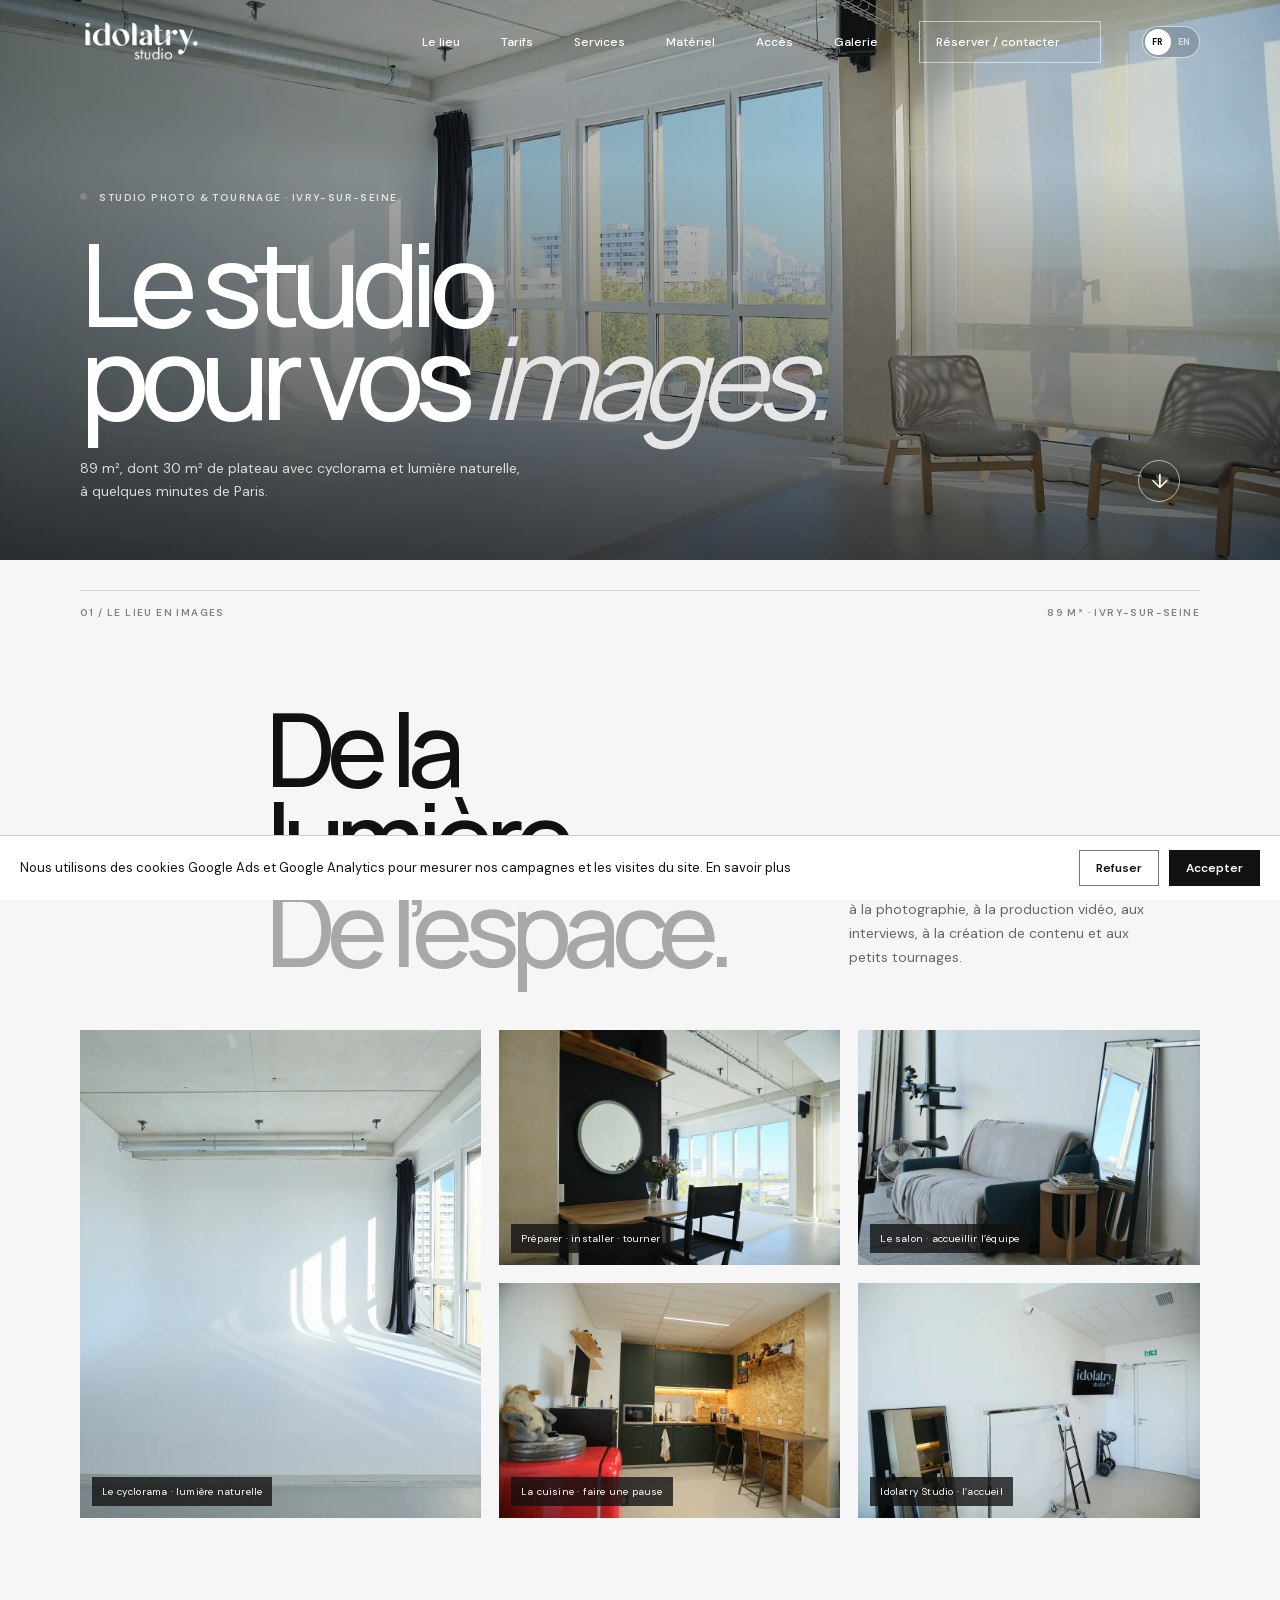
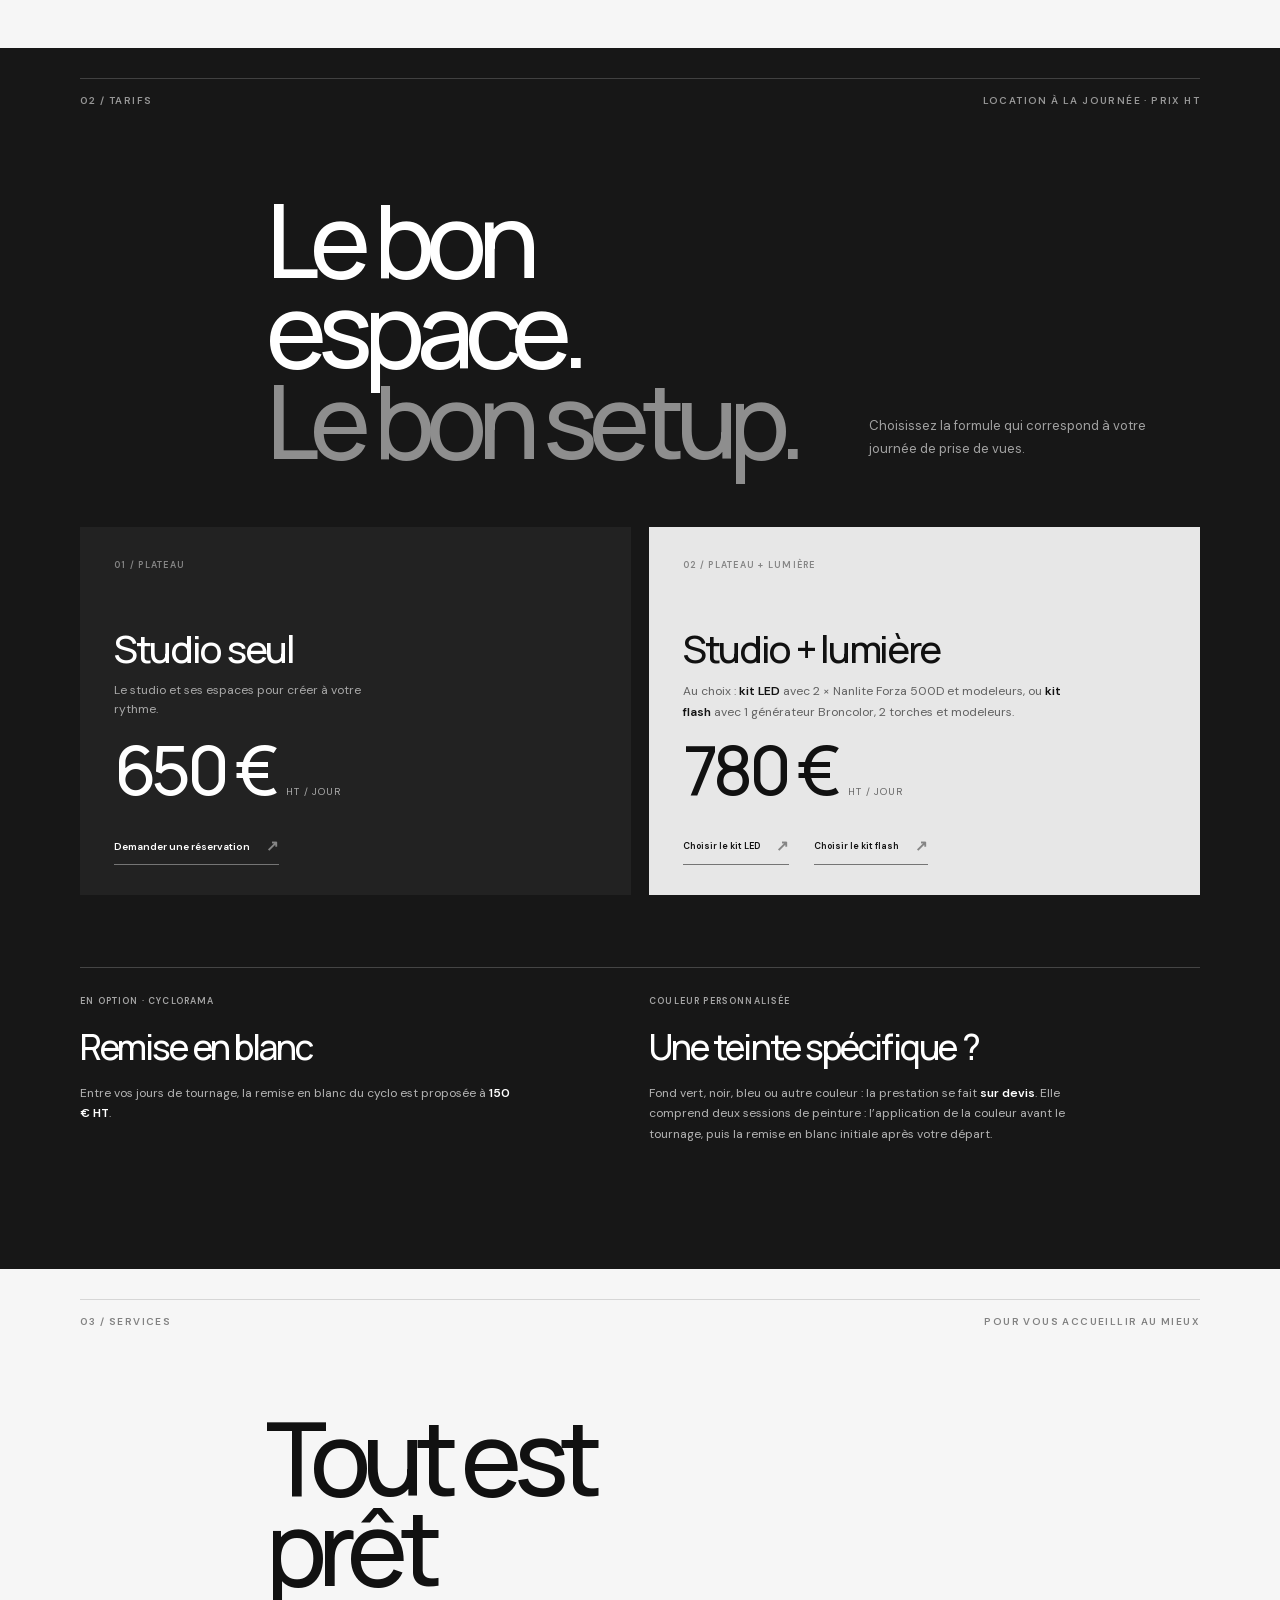
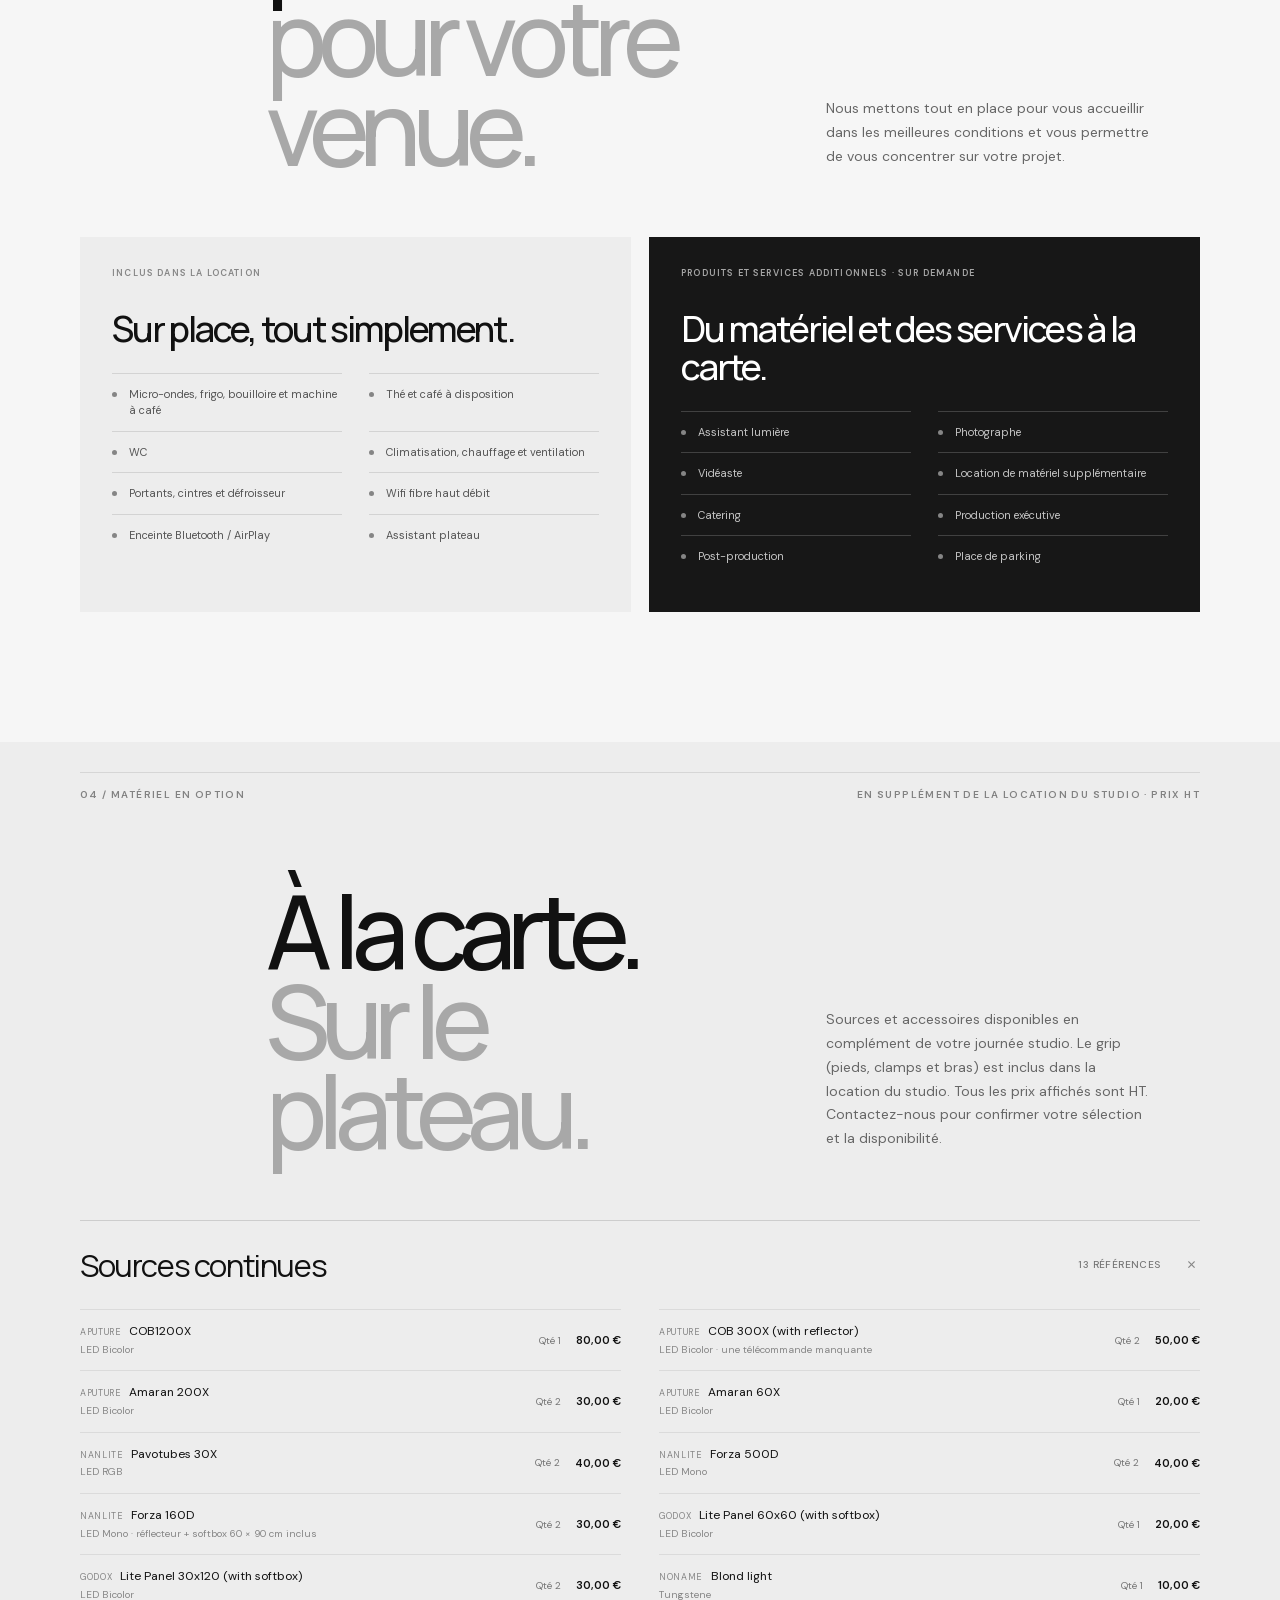
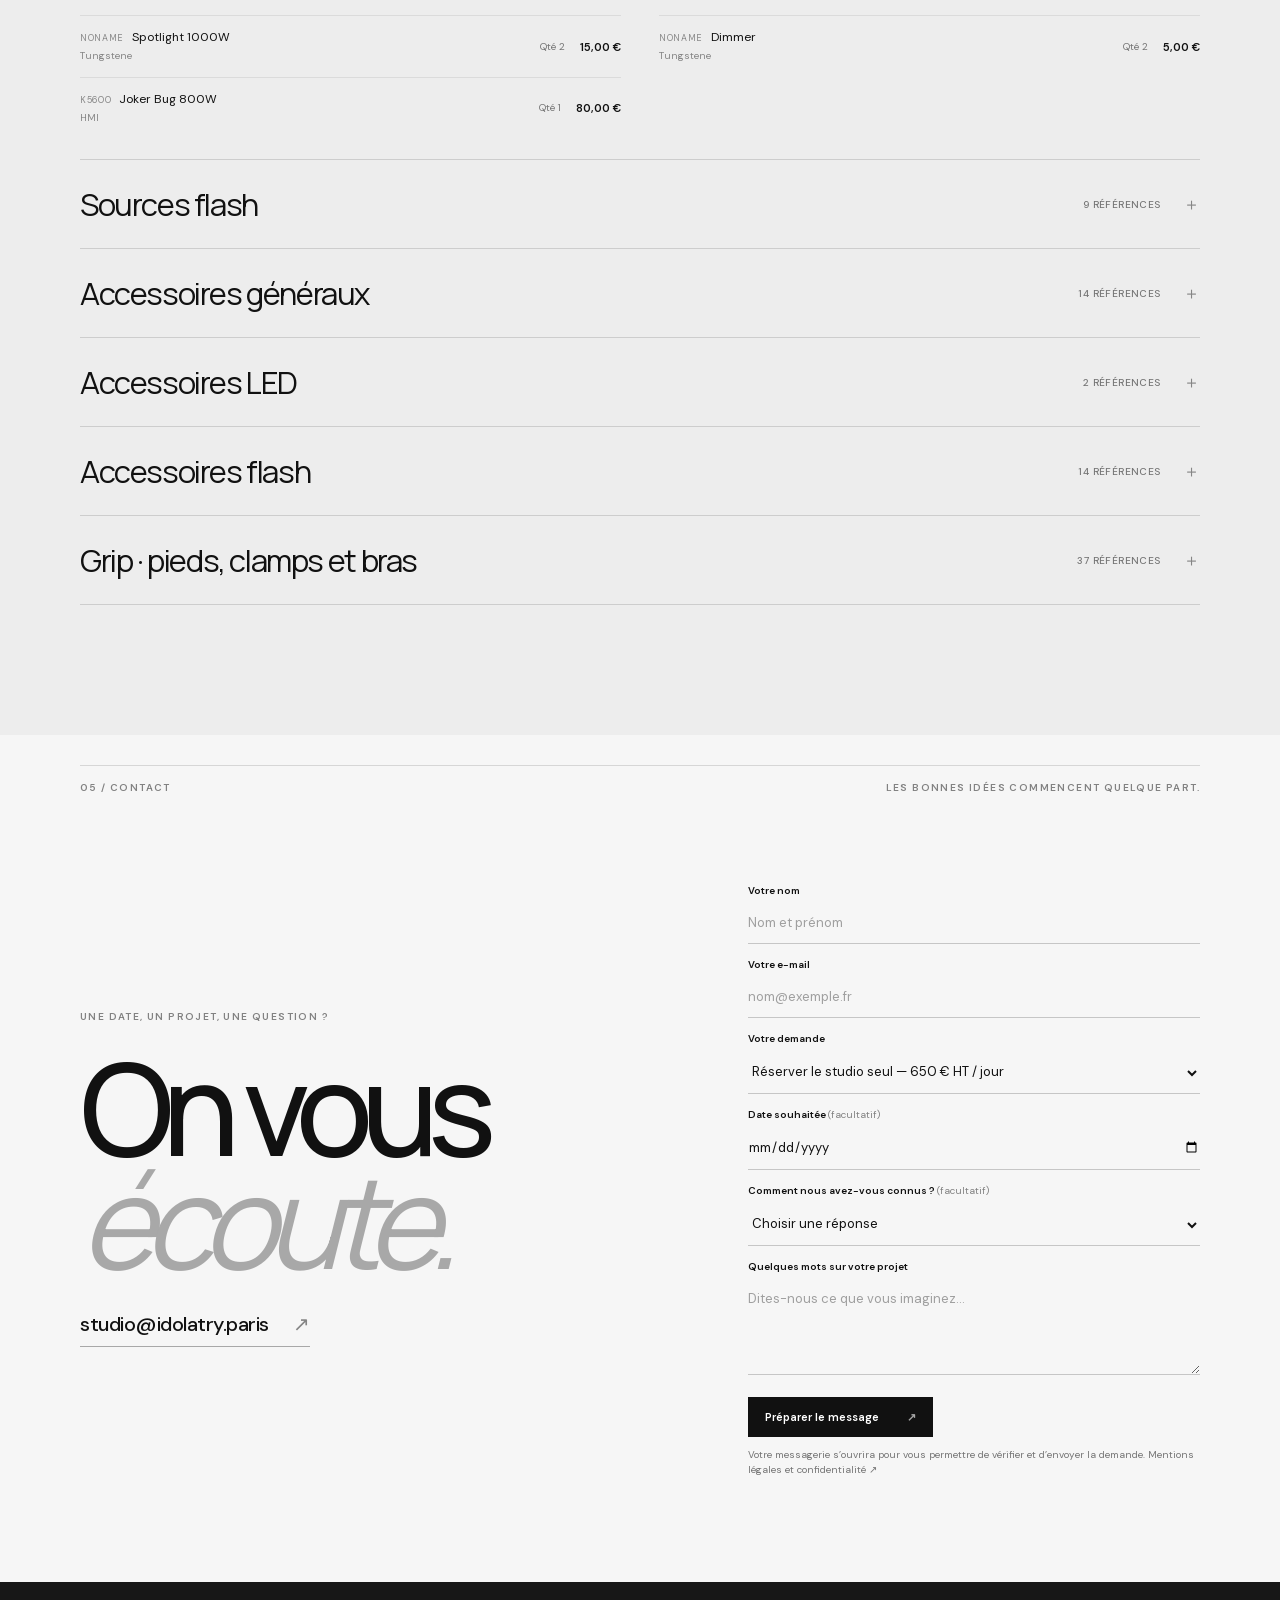
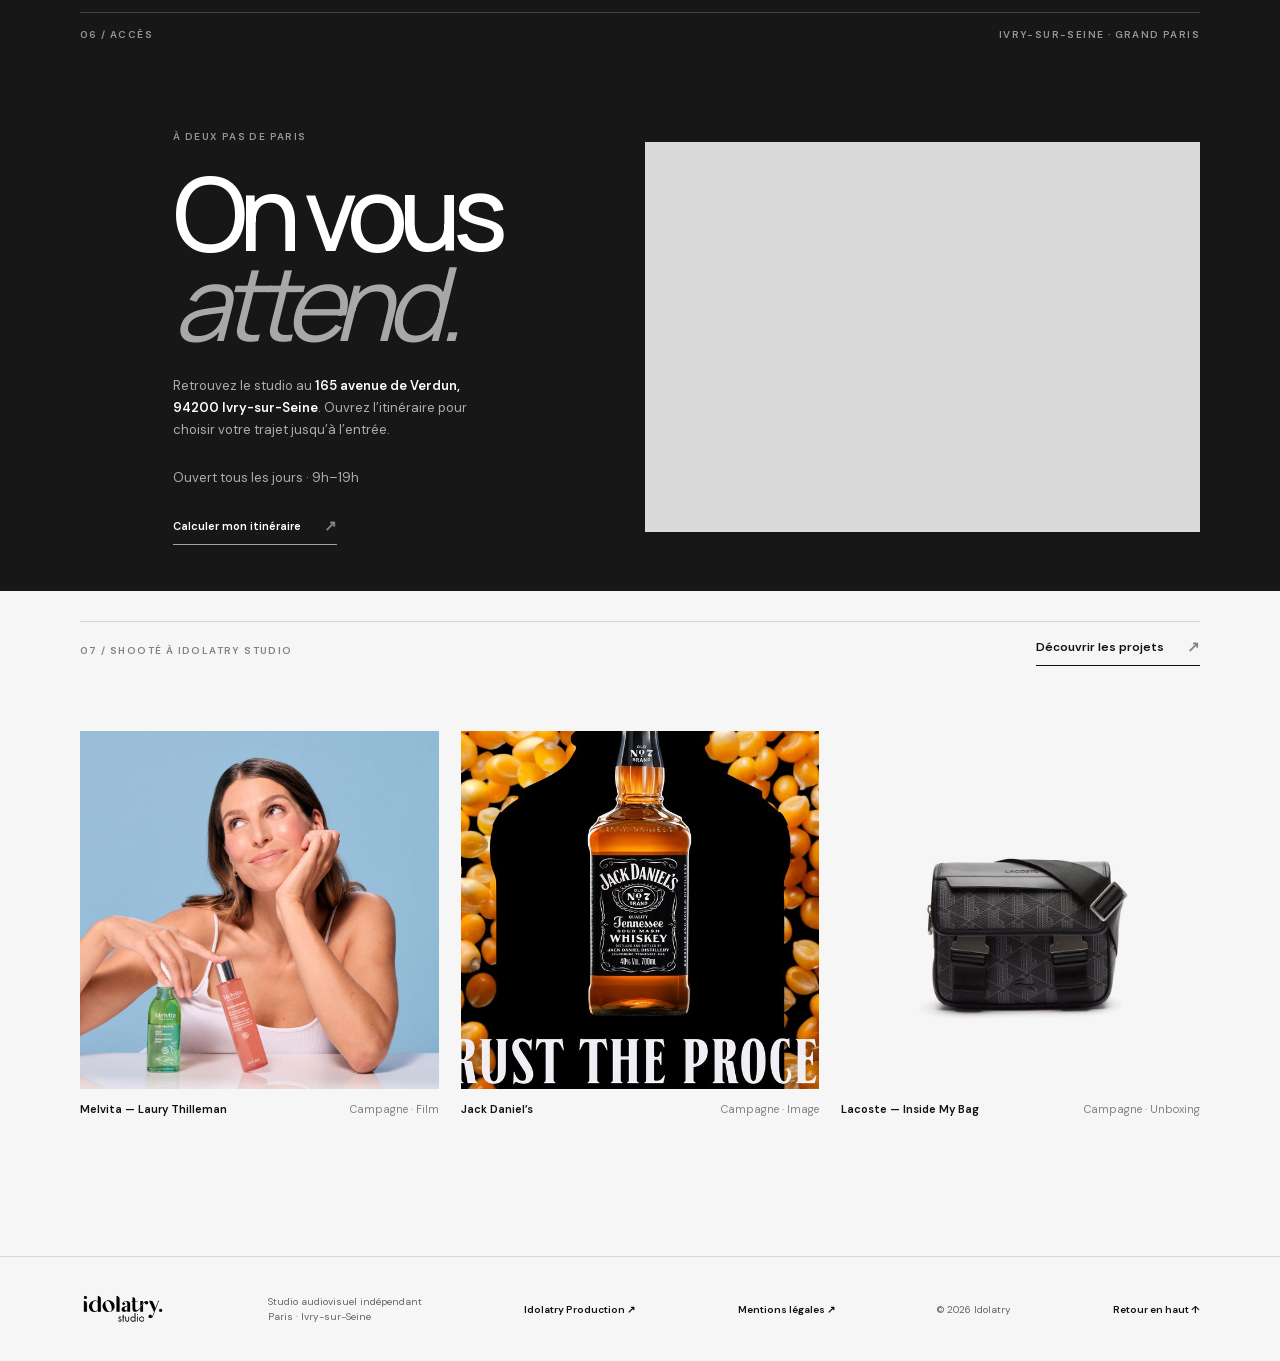
==== commit 4a997a66: "Héberge les polices localement et précise les cookies du bandeau Les polices DM Sans et Manrope sont" ====
--- a/index.html
+++ b/index.html
@@ -22,16 +22,24 @@
     <meta name="twitter:title" content="Idolatry Studio — Location de studio photo à Ivry-sur-Seine" />
     <meta name="twitter:description" content="Studio photo et tournage de 89 m² à Ivry-sur-Seine : plateau de 30 m² avec cyclorama, lumière naturelle, salon et cuisine. Location dès 650 € HT / jour." />
     <meta name="twitter:image" content="https://studio.idolatry.tv/media/studio/studio-plateau-accueil.jpg" />
-    <link rel="icon" href="idolatry_studio.png" type="image/png" sizes="128x128" />
-    <link rel="apple-touch-icon" href="idolatry_studio.png" />
-    <link rel="preconnect" href="https://fonts.googleapis.com" />
+    <link rel="icon" href="favicon-48.png" type="image/png" sizes="48x48" />
+    <link rel="icon" href="favicon-192.png" type="image/png" sizes="192x192" />
+    <link rel="apple-touch-icon" href="favicon-192.png" />
     <script async src="https://www.googletagmanager.com/gtag/js?id=AW-1031371802"></script>
-    <link rel="preconnect" href="https://fonts.gstatic.com" crossorigin />
-    <link href="https://fonts.googleapis.com/css2?family=DM+Sans:wght@400;500;600;700&family=Manrope:wght@400;500;600;700;800&display=swap" rel="stylesheet" media="print" onload="this.onload=null;this.media='all'" />
-    <noscript><link href="https://fonts.googleapis.com/css2?family=DM+Sans:wght@400;500;600;700&family=Manrope:wght@400;500;600;700;800&display=swap" rel="stylesheet" /></noscript>
-    <link rel="stylesheet" href="styles.css?v=language-switch-fixed-20261025" />
+    <link rel="stylesheet" href="fonts/fonts.css" />
+    <link rel="stylesheet" href="styles.css?v=cookie-banner-20261027" />
   </head>
   <body>
+    <script type="application/ld+json">
+      {
+        "@context": "https://schema.org",
+        "@type": "WebSite",
+        "name": "Idolatry Studio",
+        "alternateName": "Idolatry Studio Ivry-sur-Seine",
+        "url": "https://studio.idolatry.tv/",
+        "inLanguage": "fr-FR"
+      }
+    </script>
     <script type="application/ld+json">
       {
         "@context": "https://schema.org",
--- a/fonts/fonts.css
+++ b/fonts/fonts.css
@@ -0,0 +1,342 @@
+/* latin-ext */
+@font-face {
+  font-family: 'DM Sans';
+  font-style: normal;
+  font-weight: 400;
+  font-display: swap;
+  src: url(./rP2Yp2ywxg089UriI5-g4vlH9VoD8Cmcqbu6-K6z9mXgjU0.woff2) format('woff2');
+  unicode-range: U+0100-02BA, U+02BD-02C5, U+02C7-02CC, U+02CE-02D7, U+02DD-02FF, U+0304, U+0308, U+0329, U+1D00-1DBF, U+1E00-1E9F, U+1EF2-1EFF, U+2020, U+20A0-20AB, U+20AD-20C4, U+2113, U+2C60-2C7F, U+A720-A7FF;
+}
+/* latin */
+@font-face {
+  font-family: 'DM Sans';
+  font-style: normal;
+  font-weight: 400;
+  font-display: swap;
+  src: url(./rP2Yp2ywxg089UriI5-g4vlH9VoD8Cmcqbu0-K6z9mXg.woff2) format('woff2');
+  unicode-range: U+0000-00FF, U+0131, U+0152-0153, U+02BB-02BC, U+02C6, U+02DA, U+02DC, U+0304, U+0308, U+0329, U+2000-206F, U+20AC, U+2122, U+2191, U+2193, U+2212, U+2215, U+FEFF, U+FFFD;
+}
+/* latin-ext */
+@font-face {
+  font-family: 'DM Sans';
+  font-style: normal;
+  font-weight: 500;
+  font-display: swap;
+  src: url(./rP2Yp2ywxg089UriI5-g4vlH9VoD8Cmcqbu6-K6z9mXgjU0.woff2) format('woff2');
+  unicode-range: U+0100-02BA, U+02BD-02C5, U+02C7-02CC, U+02CE-02D7, U+02DD-02FF, U+0304, U+0308, U+0329, U+1D00-1DBF, U+1E00-1E9F, U+1EF2-1EFF, U+2020, U+20A0-20AB, U+20AD-20C4, U+2113, U+2C60-2C7F, U+A720-A7FF;
+}
+/* latin */
+@font-face {
+  font-family: 'DM Sans';
+  font-style: normal;
+  font-weight: 500;
+  font-display: swap;
+  src: url(./rP2Yp2ywxg089UriI5-g4vlH9VoD8Cmcqbu0-K6z9mXg.woff2) format('woff2');
+  unicode-range: U+0000-00FF, U+0131, U+0152-0153, U+02BB-02BC, U+02C6, U+02DA, U+02DC, U+0304, U+0308, U+0329, U+2000-206F, U+20AC, U+2122, U+2191, U+2193, U+2212, U+2215, U+FEFF, U+FFFD;
+}
+/* latin-ext */
+@font-face {
+  font-family: 'DM Sans';
+  font-style: normal;
+  font-weight: 600;
+  font-display: swap;
+  src: url(./rP2Yp2ywxg089UriI5-g4vlH9VoD8Cmcqbu6-K6z9mXgjU0.woff2) format('woff2');
+  unicode-range: U+0100-02BA, U+02BD-02C5, U+02C7-02CC, U+02CE-02D7, U+02DD-02FF, U+0304, U+0308, U+0329, U+1D00-1DBF, U+1E00-1E9F, U+1EF2-1EFF, U+2020, U+20A0-20AB, U+20AD-20C4, U+2113, U+2C60-2C7F, U+A720-A7FF;
+}
+/* latin */
+@font-face {
+  font-family: 'DM Sans';
+  font-style: normal;
+  font-weight: 600;
+  font-display: swap;
+  src: url(./rP2Yp2ywxg089UriI5-g4vlH9VoD8Cmcqbu0-K6z9mXg.woff2) format('woff2');
+  unicode-range: U+0000-00FF, U+0131, U+0152-0153, U+02BB-02BC, U+02C6, U+02DA, U+02DC, U+0304, U+0308, U+0329, U+2000-206F, U+20AC, U+2122, U+2191, U+2193, U+2212, U+2215, U+FEFF, U+FFFD;
+}
+/* latin-ext */
+@font-face {
+  font-family: 'DM Sans';
+  font-style: normal;
+  font-weight: 700;
+  font-display: swap;
+  src: url(./rP2Yp2ywxg089UriI5-g4vlH9VoD8Cmcqbu6-K6z9mXgjU0.woff2) format('woff2');
+  unicode-range: U+0100-02BA, U+02BD-02C5, U+02C7-02CC, U+02CE-02D7, U+02DD-02FF, U+0304, U+0308, U+0329, U+1D00-1DBF, U+1E00-1E9F, U+1EF2-1EFF, U+2020, U+20A0-20AB, U+20AD-20C4, U+2113, U+2C60-2C7F, U+A720-A7FF;
+}
+/* latin */
+@font-face {
+  font-family: 'DM Sans';
+  font-style: normal;
+  font-weight: 700;
+  font-display: swap;
+  src: url(./rP2Yp2ywxg089UriI5-g4vlH9VoD8Cmcqbu0-K6z9mXg.woff2) format('woff2');
+  unicode-range: U+0000-00FF, U+0131, U+0152-0153, U+02BB-02BC, U+02C6, U+02DA, U+02DC, U+0304, U+0308, U+0329, U+2000-206F, U+20AC, U+2122, U+2191, U+2193, U+2212, U+2215, U+FEFF, U+FFFD;
+}
+/* cyrillic-ext */
+@font-face {
+  font-family: 'Manrope';
+  font-style: normal;
+  font-weight: 400;
+  font-display: swap;
+  src: url(./xn7gYHE41ni1AdIRggqxSvfedN62Zw.woff2) format('woff2');
+  unicode-range: U+0460-052F, U+1C80-1C8A, U+20B4, U+2DE0-2DFF, U+A640-A69F, U+FE2E-FE2F;
+}
+/* cyrillic */
+@font-face {
+  font-family: 'Manrope';
+  font-style: normal;
+  font-weight: 400;
+  font-display: swap;
+  src: url(./xn7gYHE41ni1AdIRggOxSvfedN62Zw.woff2) format('woff2');
+  unicode-range: U+0301, U+0400-045F, U+0490-0491, U+04B0-04B1, U+2116;
+}
+/* greek */
+@font-face {
+  font-family: 'Manrope';
+  font-style: normal;
+  font-weight: 400;
+  font-display: swap;
+  src: url(./xn7gYHE41ni1AdIRggSxSvfedN62Zw.woff2) format('woff2');
+  unicode-range: U+0370-0377, U+037A-037F, U+0384-038A, U+038C, U+038E-03A1, U+03A3-03FF;
+}
+/* vietnamese */
+@font-face {
+  font-family: 'Manrope';
+  font-style: normal;
+  font-weight: 400;
+  font-display: swap;
+  src: url(./xn7gYHE41ni1AdIRggixSvfedN62Zw.woff2) format('woff2');
+  unicode-range: U+0102-0103, U+0110-0111, U+0128-0129, U+0168-0169, U+01A0-01A1, U+01AF-01B0, U+0300-0301, U+0303-0304, U+0308-0309, U+0323, U+0329, U+1EA0-1EF9, U+20AB;
+}
+/* latin-ext */
+@font-face {
+  font-family: 'Manrope';
+  font-style: normal;
+  font-weight: 400;
+  font-display: swap;
+  src: url(./xn7gYHE41ni1AdIRggmxSvfedN62Zw.woff2) format('woff2');
+  unicode-range: U+0100-02BA, U+02BD-02C5, U+02C7-02CC, U+02CE-02D7, U+02DD-02FF, U+0304, U+0308, U+0329, U+1D00-1DBF, U+1E00-1E9F, U+1EF2-1EFF, U+2020, U+20A0-20AB, U+20AD-20C4, U+2113, U+2C60-2C7F, U+A720-A7FF;
+}
+/* latin */
+@font-face {
+  font-family: 'Manrope';
+  font-style: normal;
+  font-weight: 400;
+  font-display: swap;
+  src: url(./xn7gYHE41ni1AdIRggexSvfedN4.woff2) format('woff2');
+  unicode-range: U+0000-00FF, U+0131, U+0152-0153, U+02BB-02BC, U+02C6, U+02DA, U+02DC, U+0304, U+0308, U+0329, U+2000-206F, U+20AC, U+2122, U+2191, U+2193, U+2212, U+2215, U+FEFF, U+FFFD;
+}
+/* cyrillic-ext */
+@font-face {
+  font-family: 'Manrope';
+  font-style: normal;
+  font-weight: 500;
+  font-display: swap;
+  src: url(./xn7gYHE41ni1AdIRggqxSvfedN62Zw.woff2) format('woff2');
+  unicode-range: U+0460-052F, U+1C80-1C8A, U+20B4, U+2DE0-2DFF, U+A640-A69F, U+FE2E-FE2F;
+}
+/* cyrillic */
+@font-face {
+  font-family: 'Manrope';
+  font-style: normal;
+  font-weight: 500;
+  font-display: swap;
+  src: url(./xn7gYHE41ni1AdIRggOxSvfedN62Zw.woff2) format('woff2');
+  unicode-range: U+0301, U+0400-045F, U+0490-0491, U+04B0-04B1, U+2116;
+}
+/* greek */
+@font-face {
+  font-family: 'Manrope';
+  font-style: normal;
+  font-weight: 500;
+  font-display: swap;
+  src: url(./xn7gYHE41ni1AdIRggSxSvfedN62Zw.woff2) format('woff2');
+  unicode-range: U+0370-0377, U+037A-037F, U+0384-038A, U+038C, U+038E-03A1, U+03A3-03FF;
+}
+/* vietnamese */
+@font-face {
+  font-family: 'Manrope';
+  font-style: normal;
+  font-weight: 500;
+  font-display: swap;
+  src: url(./xn7gYHE41ni1AdIRggixSvfedN62Zw.woff2) format('woff2');
+  unicode-range: U+0102-0103, U+0110-0111, U+0128-0129, U+0168-0169, U+01A0-01A1, U+01AF-01B0, U+0300-0301, U+0303-0304, U+0308-0309, U+0323, U+0329, U+1EA0-1EF9, U+20AB;
+}
+/* latin-ext */
+@font-face {
+  font-family: 'Manrope';
+  font-style: normal;
+  font-weight: 500;
+  font-display: swap;
+  src: url(./xn7gYHE41ni1AdIRggmxSvfedN62Zw.woff2) format('woff2');
+  unicode-range: U+0100-02BA, U+02BD-02C5, U+02C7-02CC, U+02CE-02D7, U+02DD-02FF, U+0304, U+0308, U+0329, U+1D00-1DBF, U+1E00-1E9F, U+1EF2-1EFF, U+2020, U+20A0-20AB, U+20AD-20C4, U+2113, U+2C60-2C7F, U+A720-A7FF;
+}
+/* latin */
+@font-face {
+  font-family: 'Manrope';
+  font-style: normal;
+  font-weight: 500;
+  font-display: swap;
+  src: url(./xn7gYHE41ni1AdIRggexSvfedN4.woff2) format('woff2');
+  unicode-range: U+0000-00FF, U+0131, U+0152-0153, U+02BB-02BC, U+02C6, U+02DA, U+02DC, U+0304, U+0308, U+0329, U+2000-206F, U+20AC, U+2122, U+2191, U+2193, U+2212, U+2215, U+FEFF, U+FFFD;
+}
+/* cyrillic-ext */
+@font-face {
+  font-family: 'Manrope';
+  font-style: normal;
+  font-weight: 600;
+  font-display: swap;
+  src: url(./xn7gYHE41ni1AdIRggqxSvfedN62Zw.woff2) format('woff2');
+  unicode-range: U+0460-052F, U+1C80-1C8A, U+20B4, U+2DE0-2DFF, U+A640-A69F, U+FE2E-FE2F;
+}
+/* cyrillic */
+@font-face {
+  font-family: 'Manrope';
+  font-style: normal;
+  font-weight: 600;
+  font-display: swap;
+  src: url(./xn7gYHE41ni1AdIRggOxSvfedN62Zw.woff2) format('woff2');
+  unicode-range: U+0301, U+0400-045F, U+0490-0491, U+04B0-04B1, U+2116;
+}
+/* greek */
+@font-face {
+  font-family: 'Manrope';
+  font-style: normal;
+  font-weight: 600;
+  font-display: swap;
+  src: url(./xn7gYHE41ni1AdIRggSxSvfedN62Zw.woff2) format('woff2');
+  unicode-range: U+0370-0377, U+037A-037F, U+0384-038A, U+038C, U+038E-03A1, U+03A3-03FF;
+}
+/* vietnamese */
+@font-face {
+  font-family: 'Manrope';
+  font-style: normal;
+  font-weight: 600;
+  font-display: swap;
+  src: url(./xn7gYHE41ni1AdIRggixSvfedN62Zw.woff2) format('woff2');
+  unicode-range: U+0102-0103, U+0110-0111, U+0128-0129, U+0168-0169, U+01A0-01A1, U+01AF-01B0, U+0300-0301, U+0303-0304, U+0308-0309, U+0323, U+0329, U+1EA0-1EF9, U+20AB;
+}
+/* latin-ext */
+@font-face {
+  font-family: 'Manrope';
+  font-style: normal;
+  font-weight: 600;
+  font-display: swap;
+  src: url(./xn7gYHE41ni1AdIRggmxSvfedN62Zw.woff2) format('woff2');
+  unicode-range: U+0100-02BA, U+02BD-02C5, U+02C7-02CC, U+02CE-02D7, U+02DD-02FF, U+0304, U+0308, U+0329, U+1D00-1DBF, U+1E00-1E9F, U+1EF2-1EFF, U+2020, U+20A0-20AB, U+20AD-20C4, U+2113, U+2C60-2C7F, U+A720-A7FF;
+}
+/* latin */
+@font-face {
+  font-family: 'Manrope';
+  font-style: normal;
+  font-weight: 600;
+  font-display: swap;
+  src: url(./xn7gYHE41ni1AdIRggexSvfedN4.woff2) format('woff2');
+  unicode-range: U+0000-00FF, U+0131, U+0152-0153, U+02BB-02BC, U+02C6, U+02DA, U+02DC, U+0304, U+0308, U+0329, U+2000-206F, U+20AC, U+2122, U+2191, U+2193, U+2212, U+2215, U+FEFF, U+FFFD;
+}
+/* cyrillic-ext */
+@font-face {
+  font-family: 'Manrope';
+  font-style: normal;
+  font-weight: 700;
+  font-display: swap;
+  src: url(./xn7gYHE41ni1AdIRggqxSvfedN62Zw.woff2) format('woff2');
+  unicode-range: U+0460-052F, U+1C80-1C8A, U+20B4, U+2DE0-2DFF, U+A640-A69F, U+FE2E-FE2F;
+}
+/* cyrillic */
+@font-face {
+  font-family: 'Manrope';
+  font-style: normal;
+  font-weight: 700;
+  font-display: swap;
+  src: url(./xn7gYHE41ni1AdIRggOxSvfedN62Zw.woff2) format('woff2');
+  unicode-range: U+0301, U+0400-045F, U+0490-0491, U+04B0-04B1, U+2116;
+}
+/* greek */
+@font-face {
+  font-family: 'Manrope';
+  font-style: normal;
+  font-weight: 700;
+  font-display: swap;
+  src: url(./xn7gYHE41ni1AdIRggSxSvfedN62Zw.woff2) format('woff2');
+  unicode-range: U+0370-0377, U+037A-037F, U+0384-038A, U+038C, U+038E-03A1, U+03A3-03FF;
+}
+/* vietnamese */
+@font-face {
+  font-family: 'Manrope';
+  font-style: normal;
+  font-weight: 700;
+  font-display: swap;
+  src: url(./xn7gYHE41ni1AdIRggixSvfedN62Zw.woff2) format('woff2');
+  unicode-range: U+0102-0103, U+0110-0111, U+0128-0129, U+0168-0169, U+01A0-01A1, U+01AF-01B0, U+0300-0301, U+0303-0304, U+0308-0309, U+0323, U+0329, U+1EA0-1EF9, U+20AB;
+}
+/* latin-ext */
+@font-face {
+  font-family: 'Manrope';
+  font-style: normal;
+  font-weight: 700;
+  font-display: swap;
+  src: url(./xn7gYHE41ni1AdIRggmxSvfedN62Zw.woff2) format('woff2');
+  unicode-range: U+0100-02BA, U+02BD-02C5, U+02C7-02CC, U+02CE-02D7, U+02DD-02FF, U+0304, U+0308, U+0329, U+1D00-1DBF, U+1E00-1E9F, U+1EF2-1EFF, U+2020, U+20A0-20AB, U+20AD-20C4, U+2113, U+2C60-2C7F, U+A720-A7FF;
+}
+/* latin */
+@font-face {
+  font-family: 'Manrope';
+  font-style: normal;
+  font-weight: 700;
+  font-display: swap;
+  src: url(./xn7gYHE41ni1AdIRggexSvfedN4.woff2) format('woff2');
+  unicode-range: U+0000-00FF, U+0131, U+0152-0153, U+02BB-02BC, U+02C6, U+02DA, U+02DC, U+0304, U+0308, U+0329, U+2000-206F, U+20AC, U+2122, U+2191, U+2193, U+2212, U+2215, U+FEFF, U+FFFD;
+}
+/* cyrillic-ext */
+@font-face {
+  font-family: 'Manrope';
+  font-style: normal;
+  font-weight: 800;
+  font-display: swap;
+  src: url(./xn7gYHE41ni1AdIRggqxSvfedN62Zw.woff2) format('woff2');
+  unicode-range: U+0460-052F, U+1C80-1C8A, U+20B4, U+2DE0-2DFF, U+A640-A69F, U+FE2E-FE2F;
+}
+/* cyrillic */
+@font-face {
+  font-family: 'Manrope';
+  font-style: normal;
+  font-weight: 800;
+  font-display: swap;
+  src: url(./xn7gYHE41ni1AdIRggOxSvfedN62Zw.woff2) format('woff2');
+  unicode-range: U+0301, U+0400-045F, U+0490-0491, U+04B0-04B1, U+2116;
+}
+/* greek */
+@font-face {
+  font-family: 'Manrope';
+  font-style: normal;
+  font-weight: 800;
+  font-display: swap;
+  src: url(./xn7gYHE41ni1AdIRggSxSvfedN62Zw.woff2) format('woff2');
+  unicode-range: U+0370-0377, U+037A-037F, U+0384-038A, U+038C, U+038E-03A1, U+03A3-03FF;
+}
+/* vietnamese */
+@font-face {
+  font-family: 'Manrope';
+  font-style: normal;
+  font-weight: 800;
+  font-display: swap;
+  src: url(./xn7gYHE41ni1AdIRggixSvfedN62Zw.woff2) format('woff2');
+  unicode-range: U+0102-0103, U+0110-0111, U+0128-0129, U+0168-0169, U+01A0-01A1, U+01AF-01B0, U+0300-0301, U+0303-0304, U+0308-0309, U+0323, U+0329, U+1EA0-1EF9, U+20AB;
+}
+/* latin-ext */
+@font-face {
+  font-family: 'Manrope';
+  font-style: normal;
+  font-weight: 800;
+  font-display: swap;
+  src: url(./xn7gYHE41ni1AdIRggmxSvfedN62Zw.woff2) format('woff2');
+  unicode-range: U+0100-02BA, U+02BD-02C5, U+02C7-02CC, U+02CE-02D7, U+02DD-02FF, U+0304, U+0308, U+0329, U+1D00-1DBF, U+1E00-1E9F, U+1EF2-1EFF, U+2020, U+20A0-20AB, U+20AD-20C4, U+2113, U+2C60-2C7F, U+A720-A7FF;
+}
+/* latin */
+@font-face {
+  font-family: 'Manrope';
+  font-style: normal;
+  font-weight: 800;
+  font-display: swap;
+  src: url(./xn7gYHE41ni1AdIRggexSvfedN4.woff2) format('woff2');
+  unicode-range: U+0000-00FF, U+0131, U+0152-0153, U+02BB-02BC, U+02C6, U+02DA, U+02DC, U+0304, U+0308, U+0329, U+2000-206F, U+20AC, U+2122, U+2191, U+2193, U+2212, U+2215, U+FEFF, U+FFFD;
+}
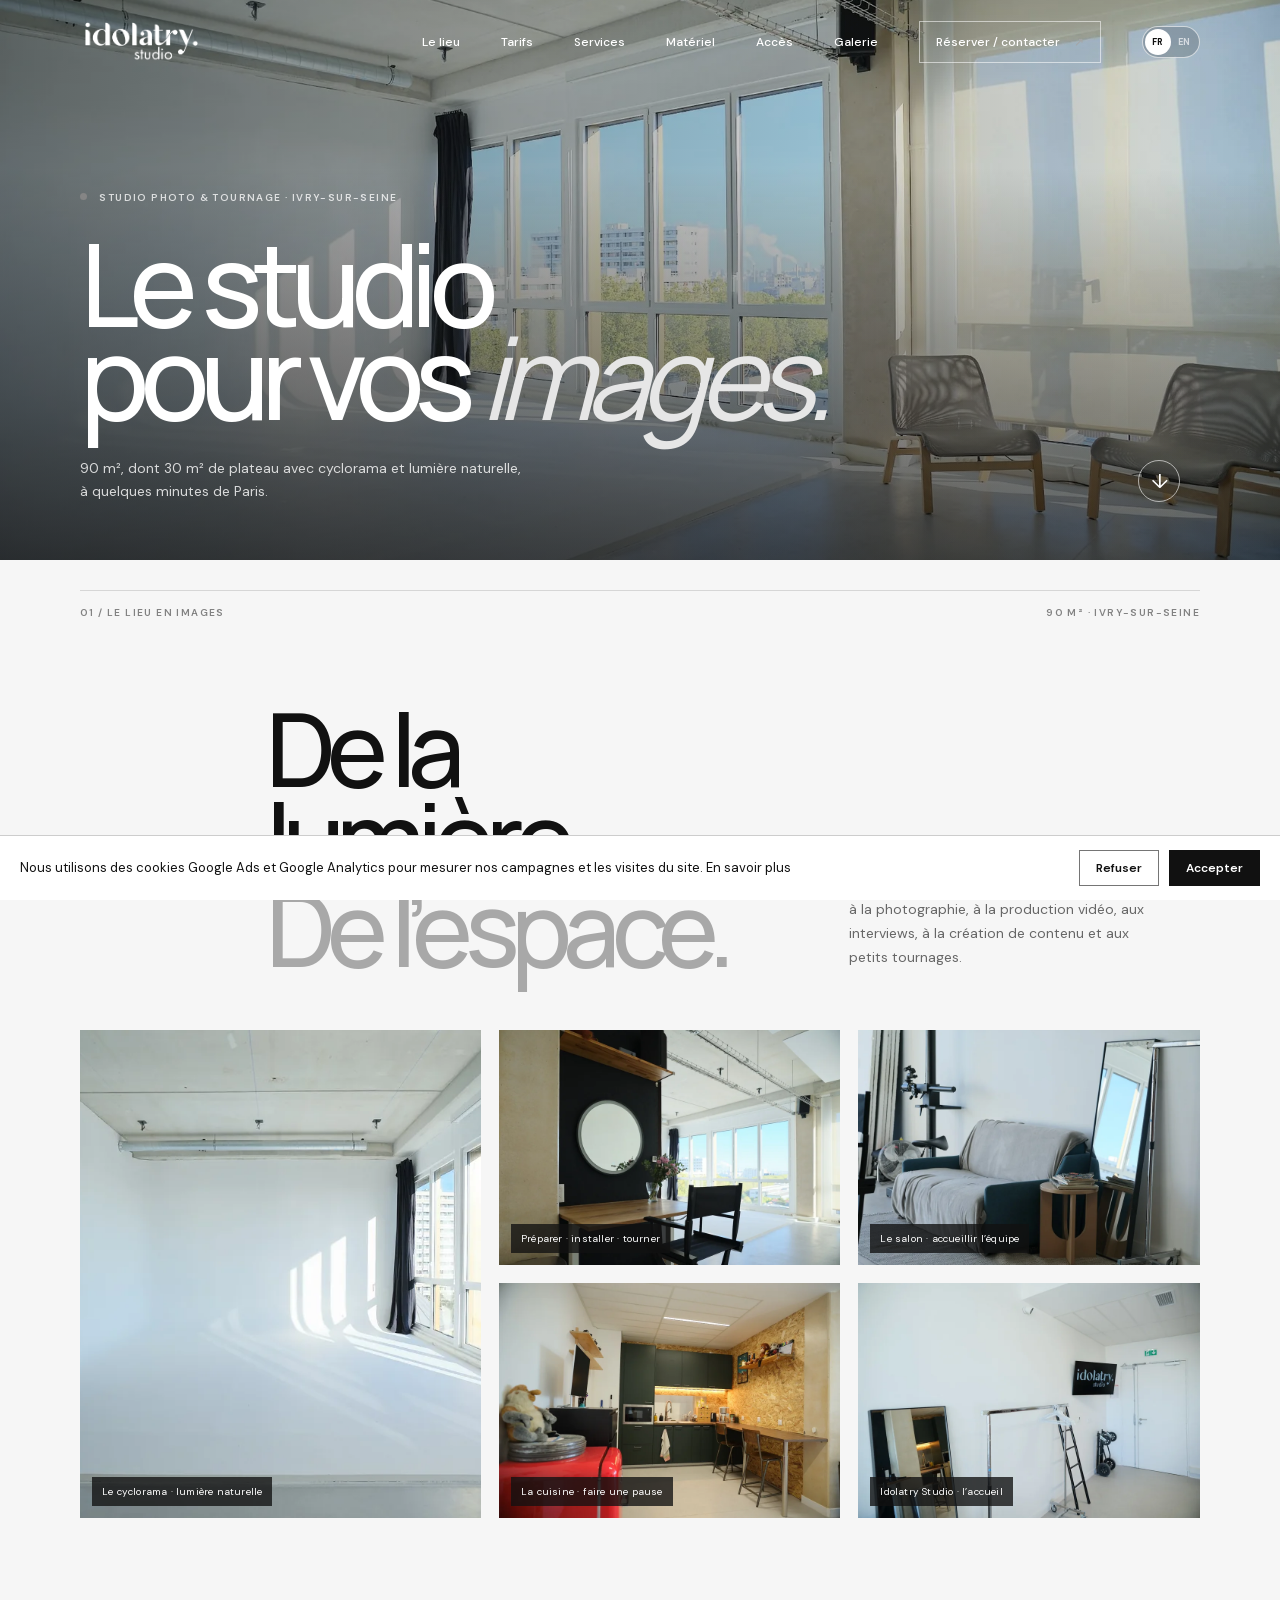
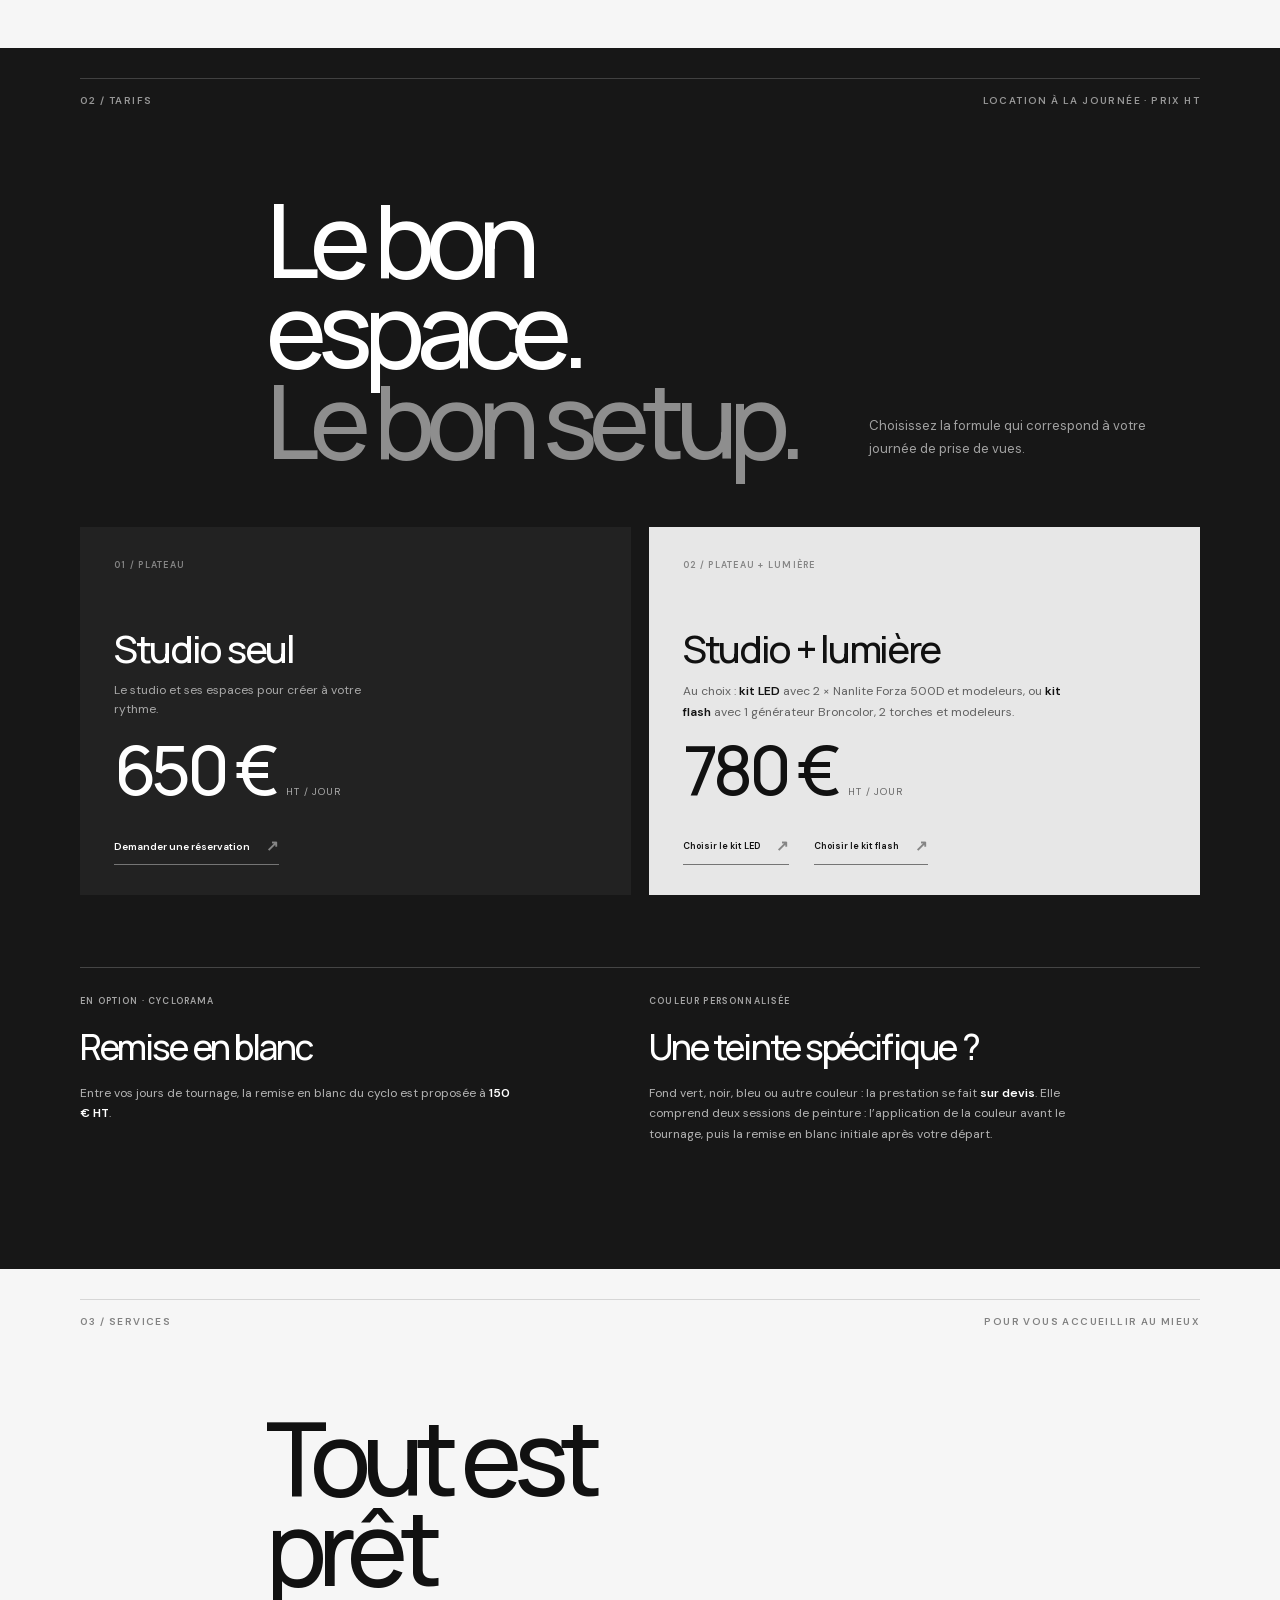
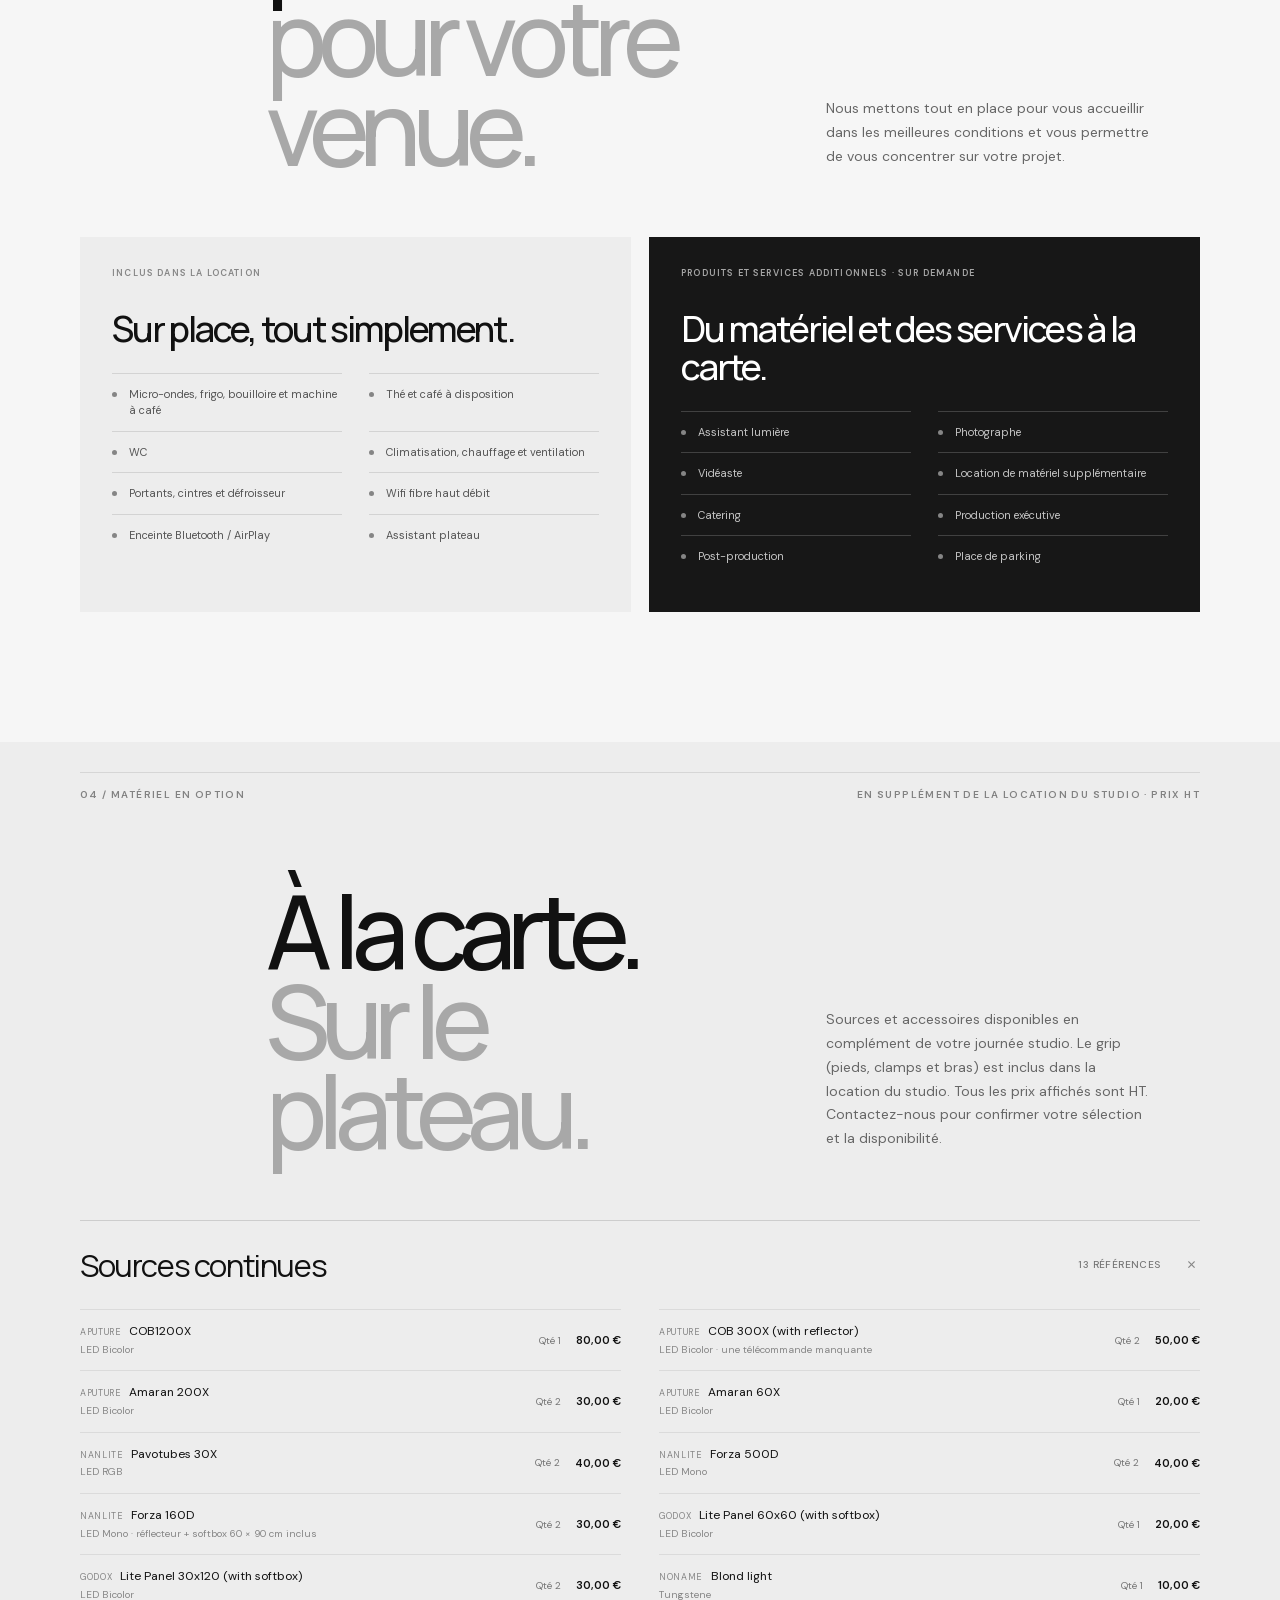
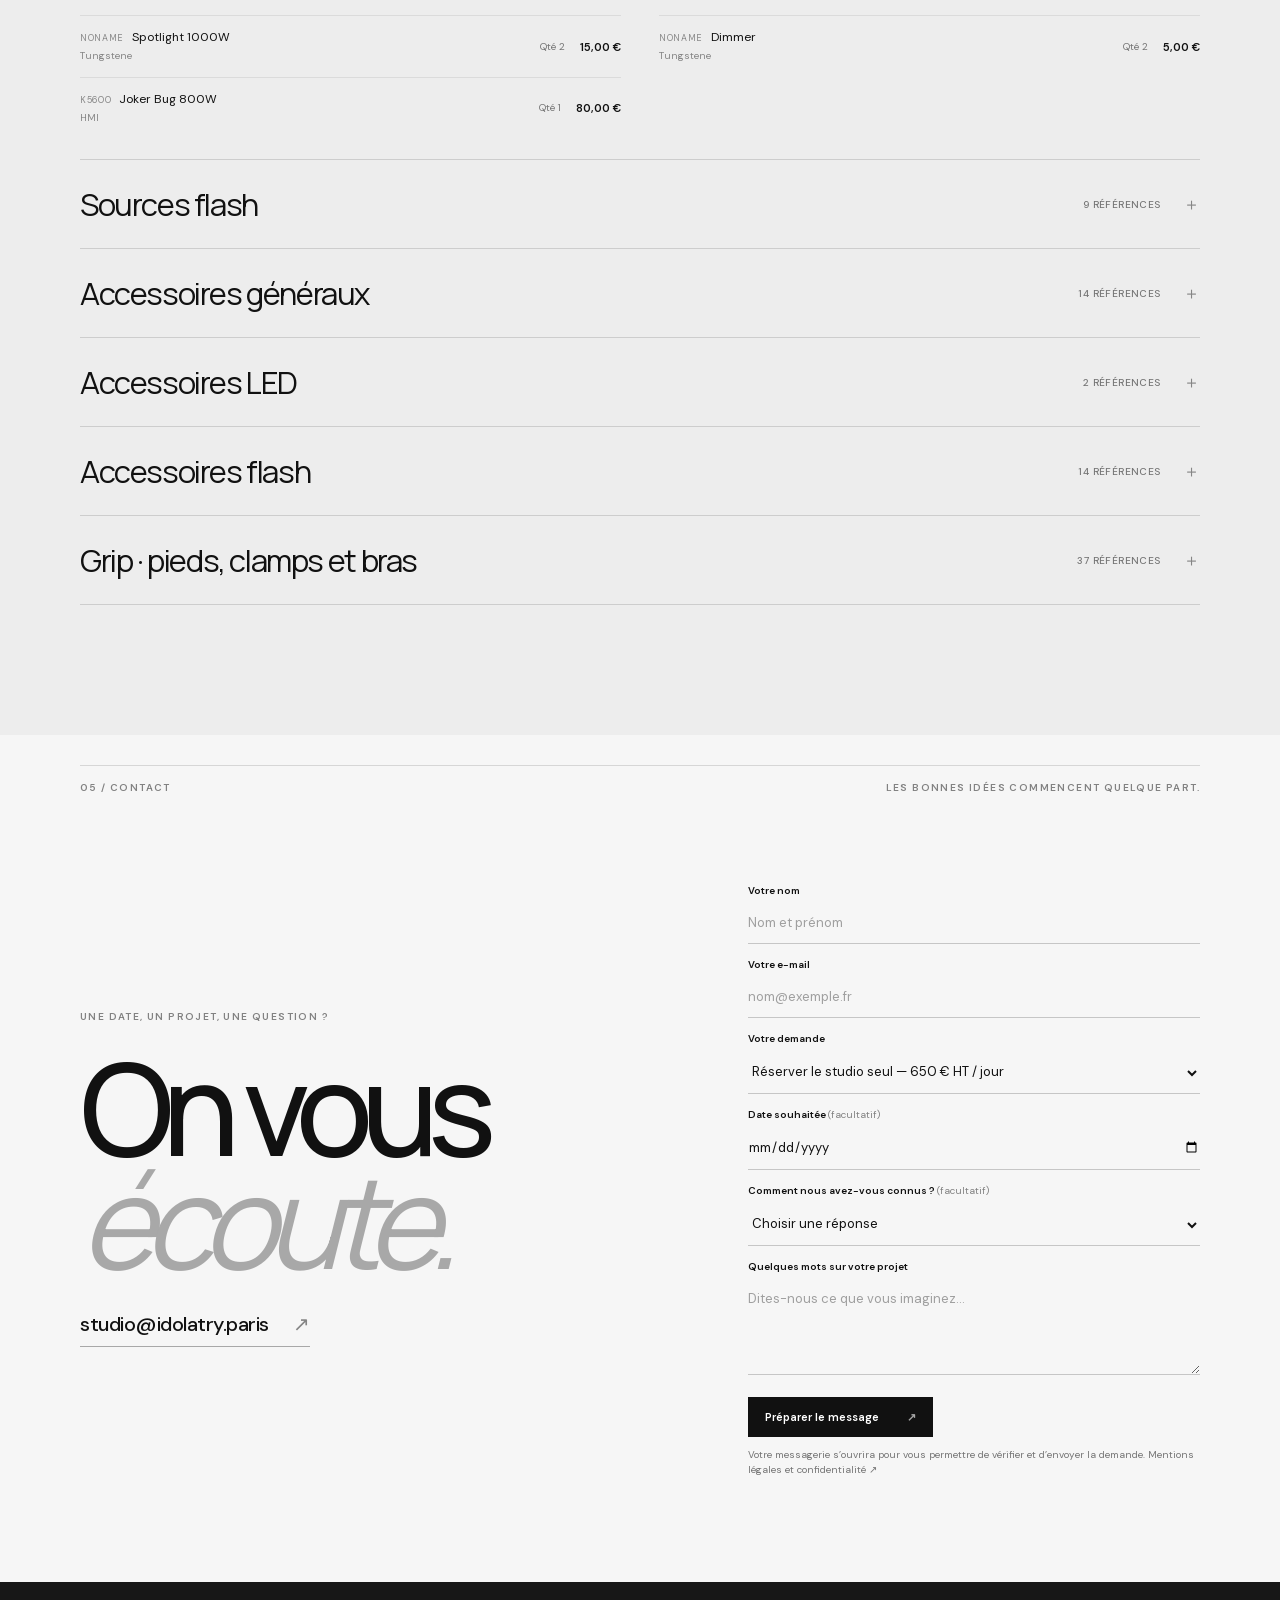
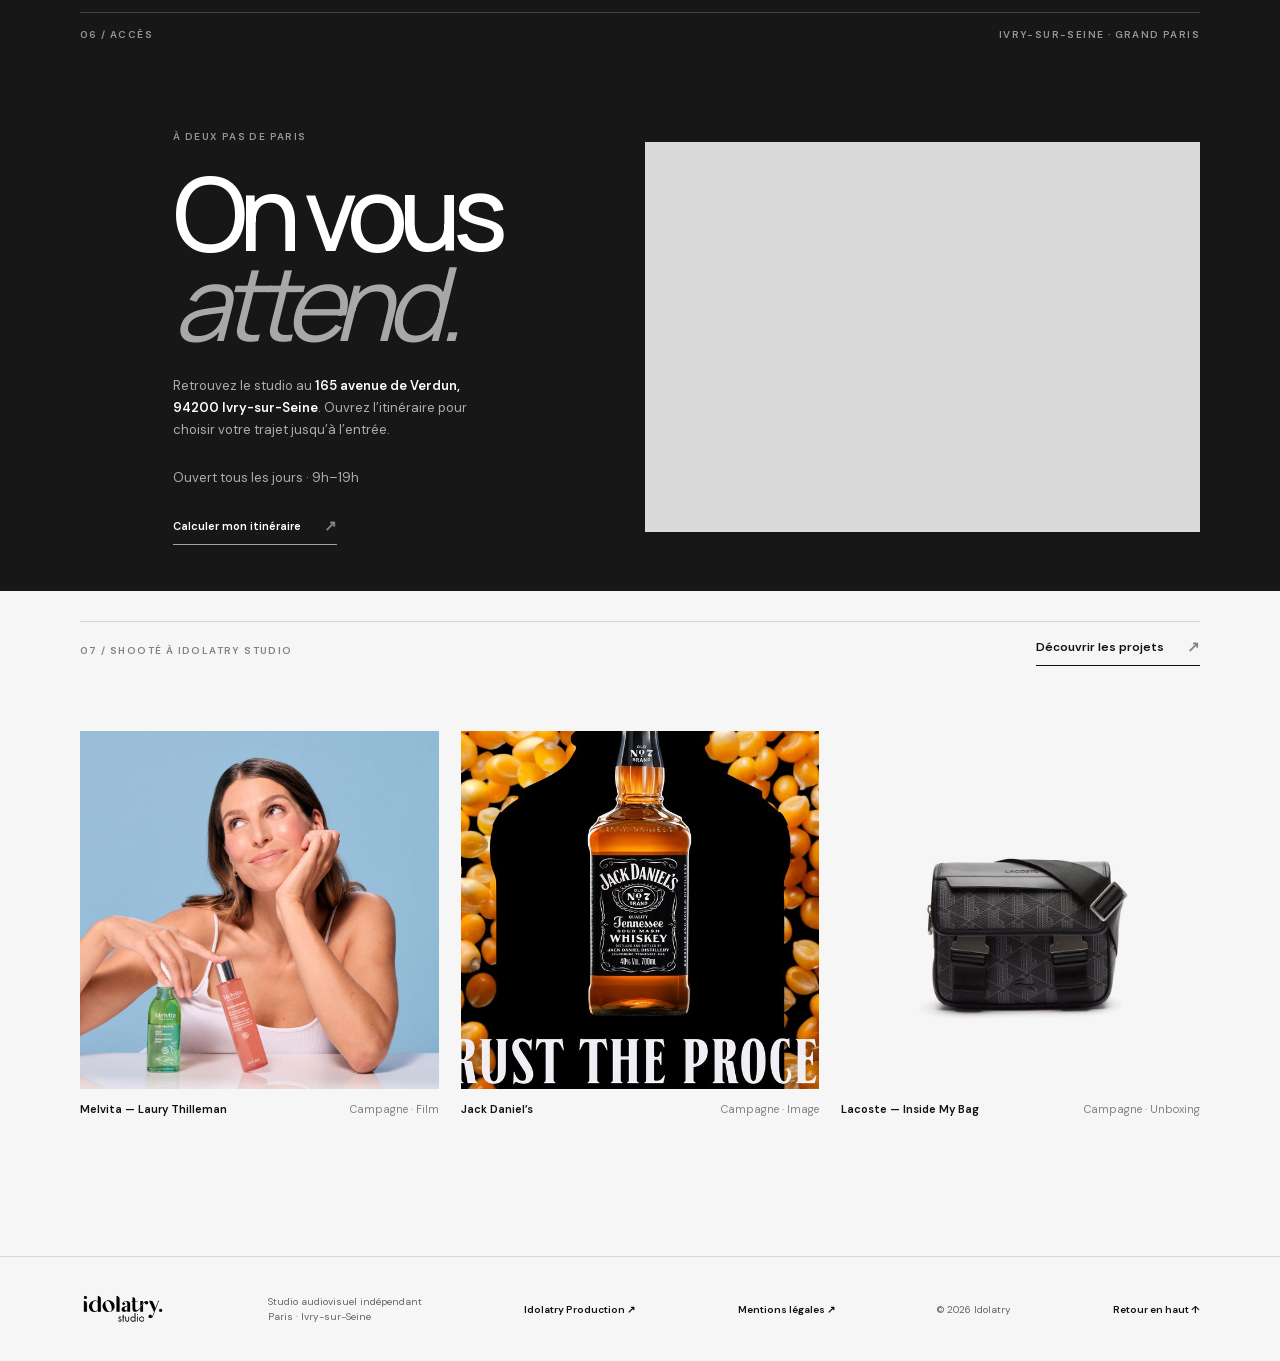
==== commit 21daf920: "Surface du studio harmonisée à 90 m²" ====
--- a/index.html
+++ b/index.html
@@ -4,7 +4,7 @@
     <meta charset="UTF-8" />
     <meta name="viewport" content="width=device-width, initial-scale=1" />
     <meta name="theme-color" content="#111111" />
-        <meta name="description" content="Idolatry Studio à Ivry-sur-Seine : studio photo et tournage de 89 m², plateau de 30 m² avec cyclorama, lumière naturelle, salon et cuisine. À partir de 650 € HT / jour." />
+        <meta name="description" content="Studio photo et tournage de 90 m² à Ivry-sur-Seine : plateau de 30 m² avec cyclorama, lumière naturelle, salon et cuisine. Dès 650 € HT / jour." />
     <title>Idolatry Studio — Location de studio photo à Ivry-sur-Seine</title>
     <link rel="canonical" href="https://studio.idolatry.tv/" />
     <link rel="alternate" hreflang="fr" href="https://studio.idolatry.tv/" />
@@ -15,12 +15,12 @@
     <meta property="og:locale" content="fr_FR" />
     <meta property="og:site_name" content="Idolatry Studio" />
     <meta property="og:title" content="Idolatry Studio — Location de studio photo à Ivry-sur-Seine" />
-    <meta property="og:description" content="Studio photo et tournage de 89 m² à Ivry-sur-Seine : plateau de 30 m² avec cyclorama, lumière naturelle, salon et cuisine. Location dès 650 € HT / jour." />
+    <meta property="og:description" content="Studio photo et tournage de 90 m² à Ivry-sur-Seine : plateau de 30 m² avec cyclorama, lumière naturelle, salon et cuisine. Location dès 650 € HT / jour." />
     <meta property="og:url" content="https://studio.idolatry.tv/" />
     <meta property="og:image" content="https://studio.idolatry.tv/media/studio/studio-plateau-accueil.jpg" />
     <meta name="twitter:card" content="summary_large_image" />
     <meta name="twitter:title" content="Idolatry Studio — Location de studio photo à Ivry-sur-Seine" />
-    <meta name="twitter:description" content="Studio photo et tournage de 89 m² à Ivry-sur-Seine : plateau de 30 m² avec cyclorama, lumière naturelle, salon et cuisine. Location dès 650 € HT / jour." />
+    <meta name="twitter:description" content="Studio photo et tournage de 90 m² à Ivry-sur-Seine : plateau de 30 m² avec cyclorama, lumière naturelle, salon et cuisine. Location dès 650 € HT / jour." />
     <meta name="twitter:image" content="https://studio.idolatry.tv/media/studio/studio-plateau-accueil.jpg" />
     <link rel="icon" href="favicon-48.png" type="image/png" sizes="48x48" />
     <link rel="icon" href="favicon-192.png" type="image/png" sizes="192x192" />
@@ -46,7 +46,7 @@
         "@type": "PhotographyStudio",
         "name": "Idolatry Studio",
         "url": "https://studio.idolatry.tv/",
-        "description": "Studio photo et tournage de 89 m² à Ivry-sur-Seine : plateau de 30 m² avec cyclorama, lumière naturelle, salon et cuisine.",
+        "description": "Studio photo et tournage de 90 m² à Ivry-sur-Seine : plateau de 30 m² avec cyclorama, lumière naturelle, salon et cuisine.",
         "email": "studio@idolatry.paris",
         "address": {
           "@type": "PostalAddress",
@@ -75,18 +75,18 @@
 
     <main>
       <section class="hero" aria-labelledby="hero-title">
-          <img class="hero-photo" src="media/studio/studio-plateau-accueil-1800.webp" srcset="media/studio/studio-plateau-accueil-900.webp 900w, media/studio/studio-plateau-accueil-1800.webp 1800w" sizes="100vw" alt="" fetchpriority="high" />
+          <img class="hero-photo" src="media/studio/studio-plateau-accueil-1800.webp" srcset="media/studio/studio-plateau-accueil-900.webp 900w, media/studio/studio-plateau-accueil-1800.webp 1800w" sizes="100vw" alt="Plateau du studio avec cyclorama blanc et lumière naturelle, à Ivry-sur-Seine" fetchpriority="high" />
         <div class="hero-shade" aria-hidden="true"></div>
         <div class="hero-copy">
           <p class="eyebrow light"><span class="live-dot"></span> Studio photo & tournage · Ivry-sur-Seine</p>
           <h1 id="hero-title">Le studio<br />pour vos <em>images.</em></h1>
-          <div class="hero-foot"><p>89 m², dont 30 m² de plateau avec cyclorama et lumière naturelle,<br class="desktop-only" /> à quelques minutes de Paris.</p><a class="round-link" href="#galerie-studio" aria-label="Découvrir le studio">↓</a></div>
+          <div class="hero-foot"><p>90 m², dont 30 m² de plateau avec cyclorama et lumière naturelle,<br class="desktop-only" /> à quelques minutes de Paris.</p><a class="round-link" href="#galerie-studio" aria-label="Découvrir le studio">↓</a></div>
         </div>
       </section>
 
       <section class="studio-gallery section-pad" id="galerie-studio">
-        <div class="section-label"><span class="eyebrow">01 / Le lieu en images</span><span class="eyebrow muted">89 m² · Ivry-sur-Seine</span></div>
-        <div class="studio-gallery-intro"><h2>De la lumière.<br /><span>De l’espace.</span></h2><p>Au cœur du studio de 90m2 se trouve un espace de prise de vue modulable et adapté à la photographie, à la production vidéo, aux interviews, à la création de contenu et aux petits tournages.</p></div>
+        <div class="section-label"><span class="eyebrow">01 / Le lieu en images</span><span class="eyebrow muted">90 m² · Ivry-sur-Seine</span></div>
+        <div class="studio-gallery-intro"><h2>De la lumière.<br /><span>De l’espace.</span></h2><p>Au cœur du studio de 90 m² se trouve un espace de prise de vue modulable et adapté à la photographie, à la production vidéo, aux interviews, à la création de contenu et aux petits tournages.</p></div>
         <div class="studio-gallery-grid">
           <figure class="studio-photo studio-photo-large"><button class="studio-photo-trigger" type="button" aria-label="Agrandir : Le cyclorama · lumière naturelle"><img src="media/studio/studio-cyclorama-900.webp" alt="Cyclorama blanc du studio avec la lumière du soleil traversant les fenêtres" loading="lazy" /></button><figcaption>Le cyclorama · lumière naturelle</figcaption></figure>
           <figure class="studio-photo"><button class="studio-photo-trigger" type="button" aria-label="Agrandir : Préparer · installer · tourner"><img src="media/studio/studio-preparation-900.webp" alt="Espace de préparation avec table et miroir, ouvert sur le plateau" loading="lazy" /></button><figcaption>Préparer · installer · tourner</figcaption></figure>
@@ -130,7 +130,7 @@
 
       <section class="contact section-pad" id="contact">
         <div class="section-label"><span class="eyebrow">05 / Contact</span><span class="eyebrow muted">Les bonnes idées commencent quelque part.</span></div>
-        <div class="contact-layout"><div class="contact-main"><p class="eyebrow">Une date, un projet, une question ?</p><h2>On vous<br /><em>écoute.</em></h2><a class="contact-email" href="mailto:studio@idolatry.paris">studio@idolatry.paris <span>↗</span></a></div><form id="contact-form" class="contact-form"><label for="contact-name">Votre nom</label><input id="contact-name" name="name" autocomplete="name" required placeholder="Nom et prénom" /><label for="contact-email">Votre e-mail</label><input id="contact-email" name="email" type="email" autocomplete="email" required placeholder="nom@exemple.fr" /><label for="contact-purpose">Votre demande</label><select id="contact-purpose" name="purpose"><option value="Studio seul — 650 € HT / jour">Réserver le studio seul — 650 € HT / jour</option><option value="Studio + kit LED — 780 € HT / jour">Studio + kit LED — 780 € HT / jour</option><option value="Studio + kit flash — 780 € HT / jour">Studio + kit flash — 780 € HT / jour</option><option value="Production audiovisuelle">Parler d’un projet de production</option><option value="Autre demande">Autre demande</option></select><label for="contact-date">Date souhaitée <span>(facultatif)</span></label><input id="contact-date" name="date" type="date" /><label for="contact-source">Comment nous avez-vous connus ? <span>(facultatif)</span></label><select id="contact-source" name="source"><option value="">Choisir une réponse</option><option value="Instagram">Instagram</option><option value="Facebook">Facebook</option><option value="LinkedIn">LinkedIn</option><option value="Recherche Google">Recherche Google</option><option value="Recommandation">Bouche-à-oreille, recommandation</option><option value="Portes ouvertes">Portes ouvertes</option><option value="Autre">Autre</option></select><label for="contact-message">Quelques mots sur votre projet</label><textarea id="contact-message" name="message" rows="4" required placeholder="Dites-nous ce que vous imaginez…"></textarea><button class="form-submit" type="submit">Préparer le message <span>↗</span></button><p class="form-hint" id="form-hint" role="status">Votre messagerie s’ouvrira pour vous permettre de vérifier et d’envoyer la demande. <a href="https://www.idolatry.tv/mentions-legales" target="_blank" rel="noreferrer">Mentions légales et confidentialité ↗</a></p></form></div>
+        <div class="contact-layout"><div class="contact-main"><p class="eyebrow">Une date, un projet, une question ?</p><h2>On vous<br /><em>écoute.</em></h2><a class="contact-email" href="mailto:studio@idolatry.paris">studio@idolatry.paris <span>↗</span></a></div><form id="contact-form" class="contact-form"><label for="contact-name">Votre nom</label><input id="contact-name" name="name" autocomplete="name" required placeholder="Nom et prénom" /><label for="contact-email">Votre e-mail</label><input id="contact-email" name="email" type="email" autocomplete="email" required placeholder="nom@exemple.fr" /><label for="contact-purpose">Votre demande</label><select id="contact-purpose" name="purpose"><option value="Studio seul — 650 € HT / jour">Réserver le studio seul — 650 € HT / jour</option><option value="Studio + kit LED — 780 € HT / jour">Studio + kit LED — 780 € HT / jour</option><option value="Studio + kit flash — 780 € HT / jour">Studio + kit flash — 780 € HT / jour</option><option value="Production audiovisuelle">Parler d’un projet de production</option><option value="Autre demande">Autre demande</option></select><label for="contact-date">Date souhaitée <span>(facultatif)</span></label><input id="contact-date" name="date" type="date" /><label for="contact-source">Comment nous avez-vous connus ? <span>(facultatif)</span></label><select id="contact-source" name="source"><option value="">Choisir une réponse</option><option value="Instagram">Instagram</option><option value="Facebook">Facebook</option><option value="LinkedIn">LinkedIn</option><option value="Recherche Google">Recherche Google</option><option value="Recommandation">Bouche-à-oreille, recommandation</option><option value="Portes ouvertes">Portes ouvertes</option><option value="Autre">Autre</option></select><label for="contact-message">Quelques mots sur votre projet</label><textarea id="contact-message" name="message" rows="4" required placeholder="Dites-nous ce que vous imaginez…"></textarea><button class="form-submit" type="submit">Préparer le message <span>↗</span></button><p class="form-hint" id="form-hint" role="status">Votre messagerie s’ouvrira pour vous permettre de vérifier et d’envoyer la demande. <a href="mentions-legales.html">Mentions légales et confidentialité ↗</a></p></form></div>
 
       </section>
 
@@ -142,13 +142,13 @@
       <section class="work section-pad" id="projets">
         <div class="section-label"><span class="eyebrow">07 / Shooté à Idolatry Studio</span><a class="text-link" href="https://idolatry.tv/projets" target="_blank" rel="noreferrer">Découvrir les projets <span>↗</span></a></div>
         <div class="work-grid">
-          <a class="work-card work-card-wide" href="https://www.idolatry.tv/projets/laury-thilleman" target="_blank" rel="noreferrer"><div class="work-image"><img src="media/project-laury-thilleman.jpg" alt="Laury Thilleman dans une campagne Melvita" loading="lazy" /><span class="work-arrow">↗</span></div><div class="work-caption"><span>Melvita — Laury Thilleman</span><span>Campagne · Film</span></div></a>
+          <a class="work-card work-card-wide" href="https://www.idolatry.tv/projets/melvita-laury-thilleman" target="_blank" rel="noreferrer"><div class="work-image"><img src="media/project-laury-thilleman.jpg" alt="Laury Thilleman dans une campagne Melvita" loading="lazy" /><span class="work-arrow">↗</span></div><div class="work-caption"><span>Melvita — Laury Thilleman</span><span>Campagne · Film</span></div></a>
           <a class="work-card work-card-small" href="https://www.idolatry.tv/projets/trust-the-process" target="_blank" rel="noreferrer"><div class="work-image"><img src="media/project-jack.jpg" alt="Campagne Jack Daniel’s, Trust the Process" loading="lazy" /><span class="work-arrow">↗</span></div><div class="work-caption"><span>Jack Daniel’s</span><span>Campagne · Image</span></div></a>
           <a class="work-card work-card-small work-card-offset" href="https://www.idolatry.tv/projets/inside-my-bag" target="_blank" rel="noreferrer"><div class="work-image"><img src="media/project-lacoste.jpg" alt="Sac Lacoste présenté dans le projet Inside My Bag" loading="lazy" /><span class="work-arrow">↗</span></div><div class="work-caption"><span>Lacoste — Inside My Bag</span><span>Campagne · Unboxing</span></div></a>
         </div>
       </section>
 
-    <footer class="footer section-pad"><a class="brand footer-brand" href="#top" aria-label="Retour en haut"><img src="logo-idolatry-studio.png" alt="Idolatry Studio" /></a><span>Studio audiovisuel indépendant<br />Paris · Ivry-sur-Seine</span><a href="https://www.idolatry.tv" target="_blank" rel="noreferrer">Idolatry Production ↗</a><a href="https://www.idolatry.tv/mentions-legales" target="_blank" rel="noreferrer">Mentions légales ↗</a><span>© <span id="year"></span> Idolatry</span><a class="back-top" href="#top">Retour en haut ↑</a></footer>
+    <footer class="footer section-pad"><a class="brand footer-brand" href="#top" aria-label="Retour en haut"><img src="logo-idolatry-studio.png" alt="Idolatry Studio" /></a><span>Studio audiovisuel indépendant<br />Paris · Ivry-sur-Seine</span><a href="https://www.idolatry.tv" target="_blank" rel="noreferrer">Idolatry Production ↗</a><a href="mentions-legales.html">Mentions légales ↗</a><span>© <span id="year"></span> Idolatry</span><a class="back-top" href="#top">Retour en haut ↑</a></footer>
 
     </main>
     <dialog class="studio-lightbox" id="studio-lightbox" aria-label="Visionneuse de la galerie du studio"><button class="lightbox-close" type="button" aria-label="Fermer la visionneuse">×</button><button class="lightbox-prev" type="button" aria-label="Image précédente">←</button><figure class="lightbox-content"><img class="lightbox-image" alt="" /><figcaption class="lightbox-caption"></figcaption><p class="lightbox-count" aria-live="polite"></p></figure><button class="lightbox-next" type="button" aria-label="Image suivante">→</button></dialog>
--- a/styles.css
+++ b/styles.css
@@ -62,3 +62,10 @@
 .consent-actions button{height:36px;padding:0 16px;border:0.5px solid #757575;background:transparent;color:#111;font:600 12px var(--body);cursor:pointer}
 .consent-actions .consent-accept{background:#111;border-color:#111;color:#fff}
 @media(max-width:760px){.consent-banner{flex-direction:column;align-items:stretch;gap:12px;padding:16px}.consent-actions{flex-direction:column}.consent-actions button{height:42px;width:100%}}
+
+.legal-page { max-width: 760px; margin: 0 auto; padding: 120px 20px 80px; line-height: 1.6; }
+.legal-page h1 { margin: 16px 0 40px; }
+.legal-page section { margin-bottom: 32px; }
+.legal-page h2 { font-size: 1.1rem; margin-bottom: 8px; }
+.legal-back { display: inline-block; margin-bottom: 16px; }
+.legal-update { font-size: 0.9rem; opacity: 0.7; }
